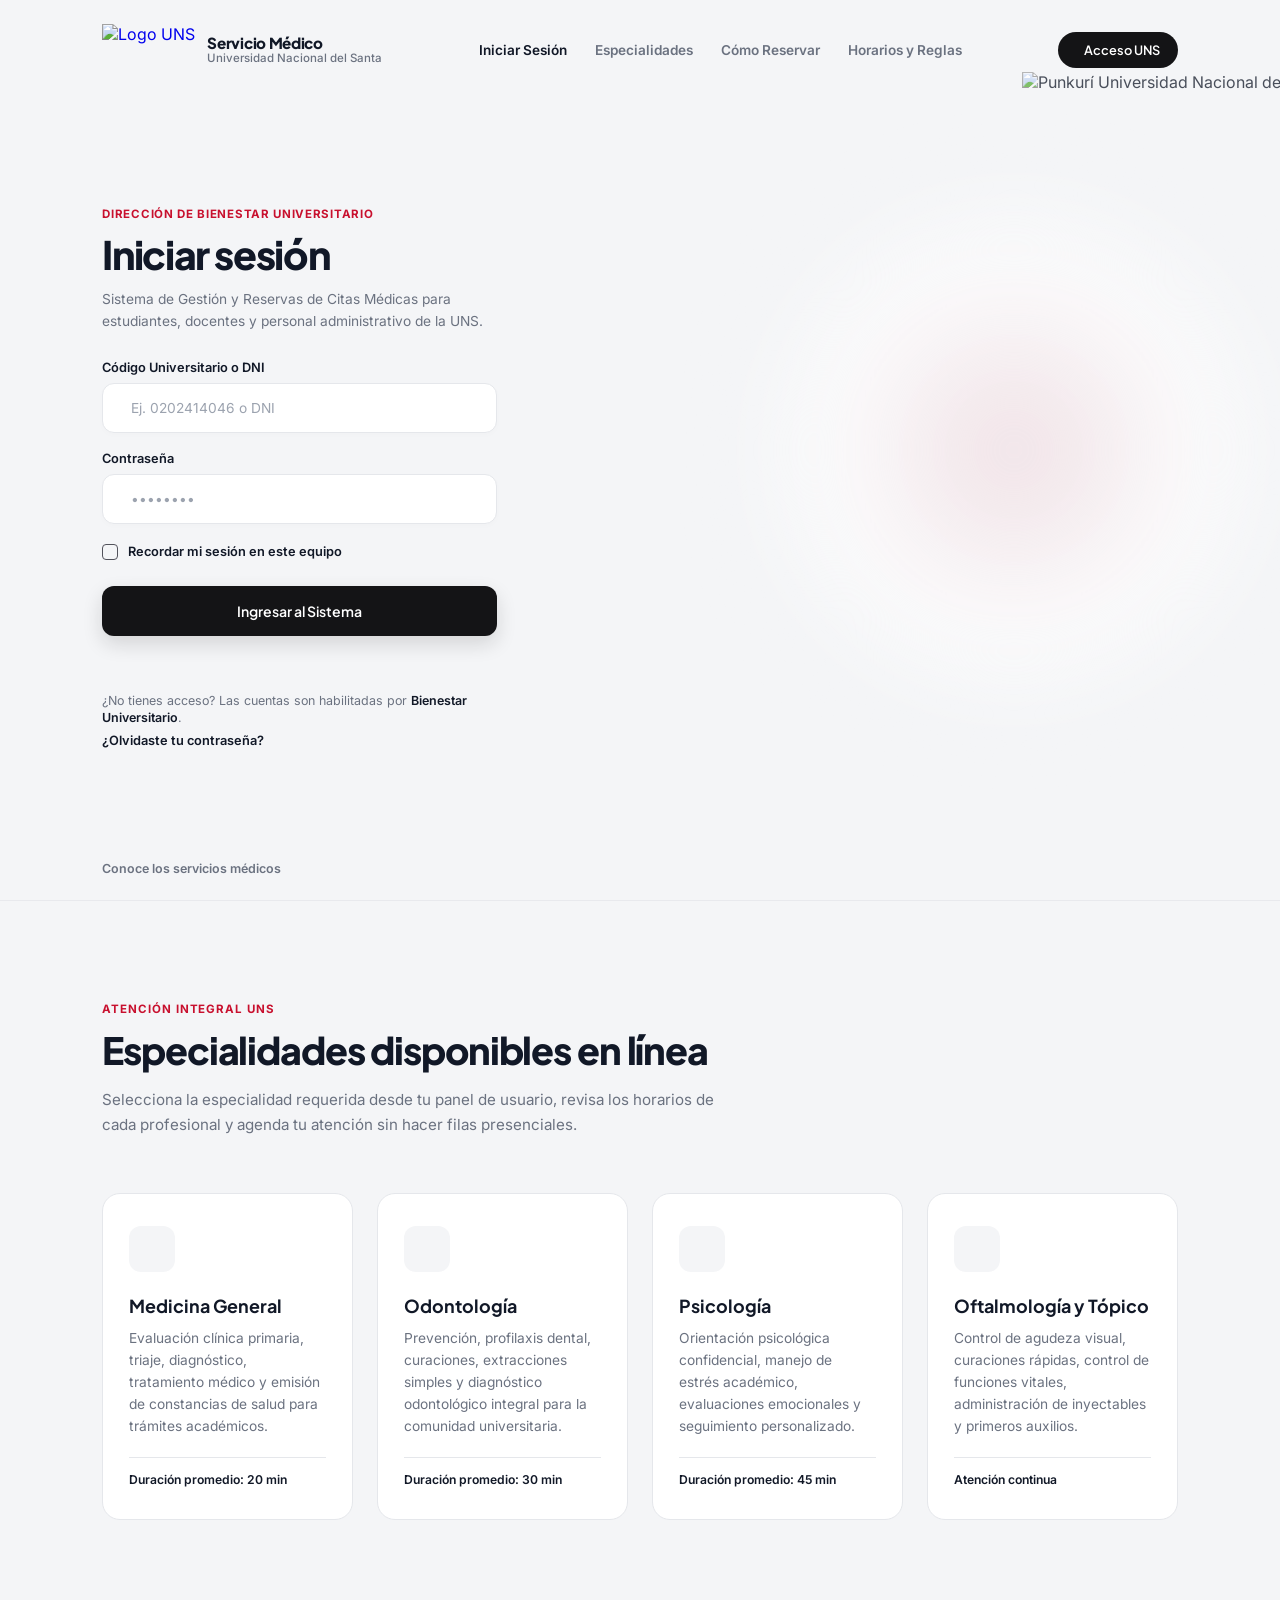
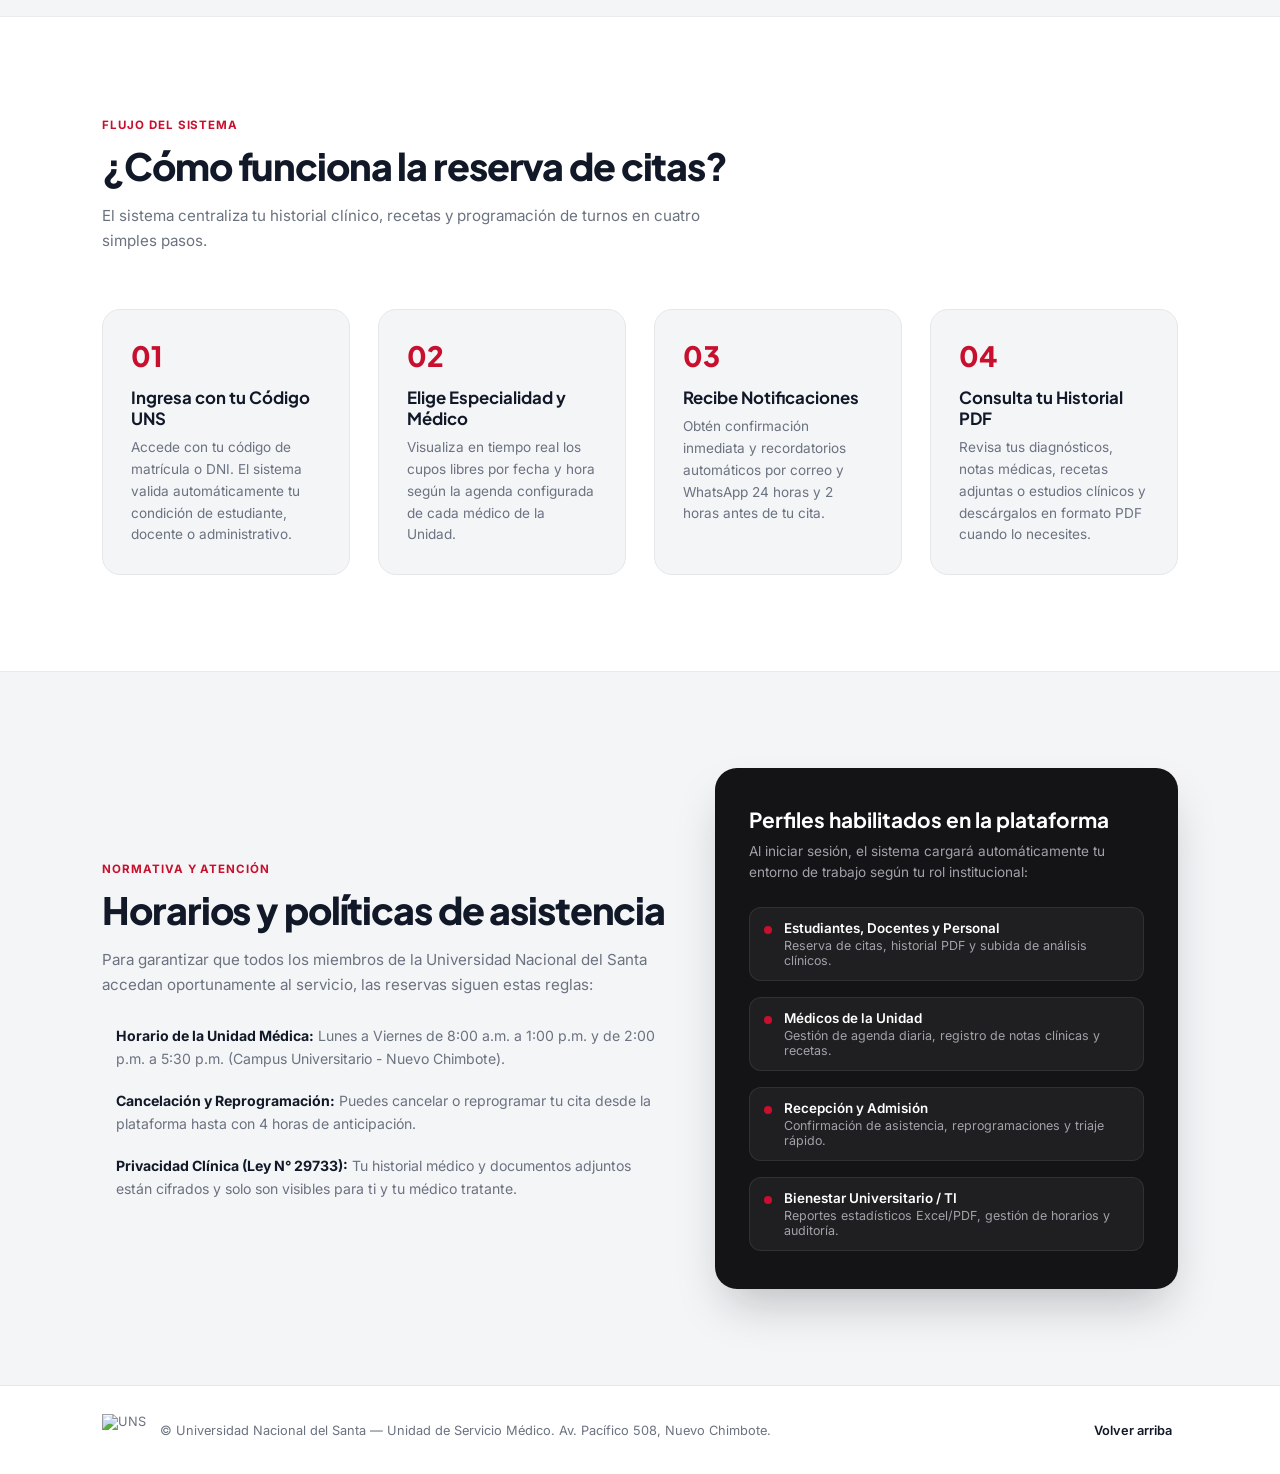
==== index.html @ aef9ef49 "first commit" ====
<!DOCTYPE html>
<html lang="es">
<head>
    <meta charset="UTF-8">
    <meta name="viewport" content="width=device-width, initial-scale=1.0">
    <title>Iniciar Sesión | Servicio Médico - UNS</title>

    <link rel="preconnect" href="https://fonts.googleapis.com">
    <link rel="preconnect" href="https://fonts.gstatic.com" crossorigin>
    <link href="https://fonts.googleapis.com/css2?family=Inter:wght@400;500;600&family=Plus+Jakarta+Sans:wght@600;700;800&display=swap" rel="stylesheet">

    <link href="https://cdn.jsdelivr.net/npm/remixicon@3.5.0/fonts/remixicon.css" rel="stylesheet">

    <link rel="stylesheet" href="assets/css/main.css">
    <link rel="stylesheet" href="assets/css/login.css">
</head>
<body>

    <div id="app-root" class="app-viewport"></div>

    <script src="assets/js/login.js"></script>
    <script src="assets/js/app.js"></script>
</body>
</html>
---- assets/css/main.css ----
:root {
    --bg-canvas: #f4f5f7;
    --bg-white: #ffffff;
    --uns-red: #c8102e;
    --btn-dark: #141416;
    --btn-dark-hover: #27272a;
    --text-main: #111827;
    --text-muted: #6b7280;
    --input-bg: #ffffff;
    --input-border: #e5e7eb;
    --font-heading: 'Plus Jakarta Sans', sans-serif;
    --font-body: 'Inter', sans-serif;
}

* {
    margin: 0;
    padding: 0;
    box-sizing: border-box;
}

html {
    scroll-behavior: smooth;
}

body {
    min-height: 100vh;
    background-color: var(--bg-canvas);
    font-family: var(--font-body);
    color: var(--text-main);
    overflow-x: hidden;
    -webkit-font-smoothing: antialiased;
}

.app-viewport {
    min-height: 100vh;
    width: 100%;
}

.fade-in-view {
    animation: fadeIn 0.45s ease-out forwards;
}

@keyframes fadeIn {
    from { opacity: 0; }
    to { opacity: 1; }
}
---- assets/css/login.css ----
/* ==========================================================================
   1. NAVBAR SUPERIOR QUE SE ENCOGE CON EL SCROLL (Estilo ContentAI)
   ========================================================================== */
.smart-navbar {
    position: fixed;
    top: 0;
    left: 0;
    width: 100%;
    z-index: 100;
    padding: 24px 8%;
    transition: all 0.4s cubic-bezier(0.16, 1, 0.3, 1);
}

.nav-container {
    max-width: 1360px;
    margin: 0 auto;
    display: flex;
    align-items: center;
    justify-content: space-between;
    padding: 0;
    border-radius: 0;
    transition: all 0.4s cubic-bezier(0.16, 1, 0.3, 1);
}

/* Estado cuando bajas con el Scroll: se encoge y se vuelve cápsula flotante */
.smart-navbar.scrolled {
    padding: 12px 4%;
}

.smart-navbar.scrolled .nav-container {
    max-width: 1060px;
    background: rgba(255, 255, 255, 0.88);
    backdrop-filter: blur(16px);
    -webkit-backdrop-filter: blur(16px);
    padding: 10px 24px;
    border-radius: 999px;
    border: 1px solid rgba(229, 231, 235, 0.9);
    box-shadow: 0 12px 32px -8px rgba(17, 24, 39, 0.08);
}

.nav-brand {
    display: flex;
    align-items: center;
    gap: 12px;
    text-decoration: none;
}

.uns-logo {
    height: 52px;
    width: auto;
    object-fit: contain;
    transition: height 0.35s ease;
}

.smart-navbar.scrolled .uns-logo {
    height: 36px;
}

.brand-text {
    display: flex;
    flex-direction: column;
}

.brand-title {
    font-family: var(--font-heading);
    font-size: 0.95rem;
    font-weight: 800;
    color: var(--text-main);
    letter-spacing: -0.02em;
    line-height: 1.1;
}

.brand-sub {
    font-size: 0.72rem;
    font-weight: 500;
    color: var(--text-muted);
}

.nav-menu {
    display: flex;
    align-items: center;
    gap: 28px;
}

.nav-link {
    text-decoration: none;
    font-size: 0.85rem;
    font-weight: 600;
    color: var(--text-muted);
    transition: color 0.2s ease;
}

.nav-link:hover,
.nav-link.active {
    color: var(--text-main);
}

.nav-cta-btn {
    display: inline-flex;
    align-items: center;
    gap: 8px;
    padding: 10px 18px;
    background-color: var(--btn-dark);
    color: #ffffff;
    border: none;
    border-radius: 999px;
    font-family: var(--font-heading);
    font-size: 0.8rem;
    font-weight: 600;
    cursor: pointer;
    transition: all 0.25s ease;
}

.nav-cta-btn:hover {
    background-color: var(--uns-red);
    transform: translateY(-1px);
}

/* ==========================================================================
   2. SECCIÓN PRINCIPAL DE LOGIN (Idéntica a la imagen limpia)
   ========================================================================== */
.login-hero-section {
    position: relative;
    min-height: 100vh;
    width: 100%;
    background-color: var(--bg-canvas);
    display: flex;
    flex-direction: column;
    justify-content: center;
    overflow: hidden;
}

.login-left-column {
    position: relative;
    z-index: 10;
    width: 100%;
    max-width: 1360px;
    margin: 0 auto;
    padding: 110px 8% 60px;
    display: flex;
    align-items: center;
}

.login-form-box {
    width: 100%;
    max-width: 395px;
}

.uns-unit-tag {
    display: inline-block;
    font-size: 0.72rem;
    font-weight: 700;
    color: var(--uns-red);
    letter-spacing: 0.06em;
    margin-bottom: 8px;
}

.signin-title {
    font-family: var(--font-heading);
    font-size: 2.45rem;
    font-weight: 800;
    color: var(--text-main);
    letter-spacing: -0.035em;
    margin-bottom: 10px;
}

.signin-subtitle {
    font-size: 0.86rem;
    line-height: 1.55;
    color: var(--text-muted);
    margin-bottom: 28px;
}

.clean-form {
    display: flex;
    flex-direction: column;
    gap: 18px;
}

.form-group {
    display: flex;
    flex-direction: column;
    gap: 8px;
}

.form-group label {
    font-size: 0.8rem;
    font-weight: 600;
    color: var(--text-main);
}

.input-pill {
    position: relative;
    display: flex;
    align-items: center;
    background-color: var(--input-bg);
    border: 1.5px solid var(--input-border);
    border-radius: 12px;
    height: 50px;
    padding: 0 16px;
    box-shadow: 0 2px 6px rgba(0, 0, 0, 0.015);
    transition: all 0.25s ease;
}

.input-pill:focus-within {
    border-color: var(--btn-dark);
    box-shadow: 0 8px 20px rgba(0, 0, 0, 0.05);
    transform: translateY(-1px);
}

.field-icon {
    font-size: 1.15rem;
    color: #3f3f46;
    margin-right: 12px;
    transition: color 0.2s ease;
}

.input-pill:focus-within .field-icon {
    color: var(--uns-red);
}

.input-pill input {
    flex: 1;
    height: 100%;
    border: none;
    outline: none;
    background: transparent;
    font-family: var(--font-body);
    font-size: 0.86rem;
    color: var(--text-main);
}

.input-pill input::placeholder {
    color: #9ca3af;
}

.eye-toggle {
    background: none;
    border: none;
    color: #9ca3af;
    cursor: pointer;
    font-size: 1.05rem;
    padding: 4px;
    display: flex;
    align-items: center;
}

.eye-toggle:hover {
    color: var(--text-main);
}

/* Checkbox Recordar sesión */
.remember-row {
    margin-top: 2px;
    margin-bottom: 4px;
}

.custom-checkbox {
    display: inline-flex;
    align-items: center;
    gap: 10px;
    cursor: pointer;
    user-select: none;
}

.custom-checkbox input {
    display: none;
}

.checkmark {
    width: 16px;
    height: 16px;
    border: 1.5px solid #52525b;
    border-radius: 4px;
    display: inline-flex;
    align-items: center;
    justify-content: center;
    transition: all 0.2s ease;
}

.custom-checkbox input:checked + .checkmark {
    background-color: var(--btn-dark);
    border-color: var(--btn-dark);
}

.custom-checkbox input:checked + .checkmark::after {
    content: '';
    width: 4px;
    height: 8px;
    border: solid #ffffff;
    border-width: 0 2px 2px 0;
    transform: rotate(45deg);
    margin-bottom: 1px;
}

.label-text {
    font-size: 0.8rem;
    font-weight: 600;
    color: var(--text-main);
}

/* Botón Principal Negro */
.btn-signin {
    width: 100%;
    height: 50px;
    background-color: var(--btn-dark);
    color: #ffffff;
    border: none;
    border-radius: 12px;
    font-family: var(--font-heading);
    font-size: 0.88rem;
    font-weight: 600;
    cursor: pointer;
    transition: all 0.25s ease;
    box-shadow: 0 8px 20px rgba(20, 20, 22, 0.14);
}

.btn-signin:hover {
    background-color: var(--btn-dark-hover);
    transform: translateY(-1px);
    box-shadow: 0 12px 24px rgba(20, 20, 22, 0.22);
}

.feedback-msg {
    font-size: 0.8rem;
    font-weight: 500;
    min-height: 18px;
}

.feedback-msg.error { color: var(--uns-red); }
.feedback-msg.success { color: #059669; }

.form-footer-links {
    margin-top: 2px;
    display: flex;
    flex-direction: column;
    align-items: flex-start;
    gap: 6px;
}

.institutional-note {
    font-size: 0.78rem;
    color: var(--text-muted);
    line-height: 1.4;
}

.institutional-note strong {
    color: var(--text-main);
    font-weight: 600;
}

.forgot-link {
    background: none;
    border: none;
    padding: 0;
    font-family: var(--font-body);
    font-size: 0.8rem;
    font-weight: 600;
    color: var(--text-main);
    cursor: pointer;
}

.forgot-link:hover {
    color: var(--uns-red);
    text-decoration: underline;
}

/* ==========================================================================
   3. PUNKURÍ GIGANTE A LA DERECHA (Oscurece, esclarece y se mueve)
   ========================================================================== */
.punkuri-right-stage {
    position: absolute;
    top: 0;
    right: -4%;
    bottom: 0;
    width: 56%;
    display: flex;
    align-items: flex-end;
    justify-content: flex-end;
    pointer-events: none;
    z-index: 1;
    overflow: hidden;
}

.punkuri-soft-glow {
    position: absolute;
    right: 8%;
    top: 50%;
    transform: translateY(-50%);
    width: 520px;
    height: 520px;
    border-radius: 50%;

    background: radial-gradient(
        circle,
        rgba(200, 16, 46, 0.09) 0%,
        rgba(255, 255, 255, 0.65) 50%,
        transparent 75%
    );

    filter: blur(40px);
    animation: glowPulse 5.5s ease-in-out infinite;
}

.punkuri-giant-art {
    height: 92vh;
    width: auto;
    max-width: none;
    object-fit: contain;
    object-position: bottom right;

    transform-origin: bottom center;

    opacity: 0.75;
    animation: punkuriShadeAndFloat 5.5s ease-in-out infinite;
}

/* Oscurecer, esclarecer y flotar */

@keyframes punkuriShadeAndFloat {

    0%, 100% {
        transform: translateY(0) translateX(0) scale(1);

        opacity: 0.75;

        filter:
            grayscale(100%)
            brightness(0.85)
            contrast(1.15)
            drop-shadow(0 0 20px rgba(255, 255, 255, 0.5));
    }

    50% {
        transform: translateY(-14px) translateX(-6px) scale(1.018);

        opacity: 1;

        filter:
            grayscale(100%)
            brightness(0.45)
            contrast(1.5)
            drop-shadow(0 14px 32px rgba(20, 20, 22, 0.25));
    }
}

@keyframes glowPulse {

    0%, 100% {
        opacity: 0.55;
        transform: translateY(-50%) scale(0.95);
    }

    50% {
        opacity: 0.95;
        transform: translateY(-50%) scale(1.00);
    }
}
/* Indicador inferior para bajar a ver la información */
.scroll-down-hint {
    position: absolute;
    bottom: 24px;
    left: 8%;
    z-index: 15;
    display: inline-flex;
    align-items: center;
    gap: 8px;
    text-decoration: none;
    font-size: 0.78rem;
    font-weight: 600;
    color: var(--text-muted);
    transition: color 0.2s ease;
}

.scroll-down-hint i {
    animation: bounceArrow 2s infinite;
}

.scroll-down-hint:hover {
    color: var(--text-main);
}

@keyframes bounceArrow {
    0%, 100% { transform: translateY(0); }
    50% { transform: translateY(4px); }
}

/* ==========================================================================
   4. SECCIONES INFORMATIVAS INFERIORES (Tipografía limpia y formal)
   ========================================================================== */
.info-section {
    padding: 96px 8%;
    background-color: var(--bg-canvas);
    border-top: 1px solid rgba(229, 231, 235, 0.8);
}

.bg-white-section {
    background-color: var(--bg-white);
}

.section-container {
    max-width: 1240px;
    margin: 0 auto;
}

.section-header {
    max-width: 640px;
    margin-bottom: 56px;
}

.section-badge {
    display: inline-block;
    font-size: 0.72rem;
    font-weight: 700;
    letter-spacing: 0.08em;
    color: var(--uns-red);
    margin-bottom: 10px;
}

.section-title {
    font-family: var(--font-heading);
    font-size: clamp(1.85rem, 3vw, 2.35rem);
    font-weight: 800;
    letter-spacing: -0.03em;
    color: var(--text-main);
    margin-bottom: 14px;
}

.section-desc {
    font-size: 0.95rem;
    line-height: 1.65;
    color: var(--text-muted);
}

/* Grid de Especialidades */
.specialties-grid {
    display: grid;
    grid-template-columns: repeat(4, 1fr);
    gap: 24px;
}

.clean-card {
    background: var(--bg-white);
    border: 1px solid var(--input-border);
    border-radius: 18px;
    padding: 32px 26px;
    display: flex;
    flex-direction: column;
    transition: all 0.3s ease;
}

.clean-card:hover {
    transform: translateY(-4px);
    box-shadow: 0 20px 38px -12px rgba(17, 24, 39, 0.07);
    border-color: #d1d5db;
}

.card-icon {
    width: 46px;
    height: 46px;
    border-radius: 12px;
    background-color: var(--bg-canvas);
    color: var(--btn-dark);
    display: flex;
    align-items: center;
    justify-content: center;
    font-size: 1.35rem;
    margin-bottom: 22px;
    transition: all 0.25s ease;
}

.clean-card:hover .card-icon {
    background-color: var(--uns-red);
    color: #ffffff;
}

.clean-card h3 {
    font-family: var(--font-heading);
    font-size: 1.12rem;
    font-weight: 700;
    color: var(--text-main);
    margin-bottom: 10px;
}

.clean-card p {
    font-size: 0.86rem;
    line-height: 1.6;
    color: var(--text-muted);
    flex: 1;
    margin-bottom: 20px;
}

.card-meta {
    font-size: 0.76rem;
    font-weight: 600;
    color: var(--text-main);
    padding-top: 14px;
    border-top: 1px solid var(--input-border);
}

/* Grid de Pasos */
.steps-grid {
    display: grid;
    grid-template-columns: repeat(4, 1fr);
    gap: 28px;
}

.step-item {
    padding: 28px;
    border-radius: 18px;
    background-color: var(--bg-canvas);
    border: 1px solid var(--input-border);
}

.step-number {
    display: inline-block;
    font-family: var(--font-heading);
    font-size: 1.75rem;
    font-weight: 800;
    color: var(--uns-red);
    margin-bottom: 14px;
}

.step-item h4 {
    font-family: var(--font-heading);
    font-size: 1.05rem;
    font-weight: 700;
    margin-bottom: 8px;
    color: var(--text-main);
}

.step-item p {
    font-size: 0.85rem;
    line-height: 1.6;
    color: var(--text-muted);
}

/* Sección de Horarios y Perfiles */
.rules-split-box {
    display: grid;
    grid-template-columns: 1.1fr 0.9fr;
    gap: 48px;
    align-items: center;
}

.clean-list {
    list-style: none;
    margin-top: 28px;
    display: flex;
    flex-direction: column;
    gap: 20px;
}

.clean-list li {
    display: flex;
    align-items: flex-start;
    gap: 14px;
    font-size: 0.88rem;
    line-height: 1.6;
    color: var(--text-muted);
}

.clean-list li i {
    font-size: 1.25rem;
    color: var(--uns-red);
    margin-top: 2px;
}

.clean-list li strong {
    color: var(--text-main);
}

.roles-summary-card {
    background-color: var(--btn-dark);
    color: #ffffff;
    border-radius: 22px;
    padding: 38px 34px;
    box-shadow: 0 24px 48px -12px rgba(20, 20, 22, 0.25);
}

.roles-summary-card h3 {
    font-family: var(--font-heading);
    font-size: 1.3rem;
    font-weight: 700;
    margin-bottom: 8px;
}

.roles-summary-card > p {
    font-size: 0.85rem;
    color: #a1a1aa;
    line-height: 1.55;
    margin-bottom: 24px;
}

.role-pills {
    display: flex;
    flex-direction: column;
    gap: 16px;
}

.role-row {
    display: flex;
    align-items: flex-start;
    gap: 12px;
    padding: 12px 14px;
    border-radius: 12px;
    background: rgba(255, 255, 255, 0.05);
    border: 1px solid rgba(255, 255, 255, 0.08);
}

.role-dot {
    width: 8px;
    height: 8px;
    border-radius: 50%;
    background-color: var(--uns-red);
    margin-top: 6px;
    flex-shrink: 0;
}

.role-row div {
    display: flex;
    flex-direction: column;
    gap: 2px;
}

.role-row strong {
    font-size: 0.84rem;
    font-weight: 600;
    color: #ffffff;
}

.role-row span {
    font-size: 0.78rem;
    color: #a1a1aa;
}

/* Footer */
.clean-footer {
    background-color: var(--bg-white);
    border-top: 1px solid var(--input-border);
    padding: 28px 8%;
}

.footer-container {
    max-width: 1240px;
    margin: 0 auto;
    display: flex;
    align-items: center;
    justify-content: space-between;
    font-size: 0.8rem;
    color: var(--text-muted);
}

.footer-left {
    display: flex;
    align-items: center;
    gap: 14px;
}

.footer-logo {
    height: 32px;
    width: auto;
}

.footer-right a {
    text-decoration: none;
    font-weight: 600;
    color: var(--text-main);
    display: inline-flex;
    align-items: center;
    gap: 6px;
}

/* ==========================================================================
   5. RESPONSIVE
   ========================================================================== */
@media (max-width: 1080px) {
    .specialties-grid,
    .steps-grid {
        grid-template-columns: repeat(2, 1fr);
    }

    .rules-split-box {
        grid-template-columns: 1fr;
    }

    .punkuri-right-stage {
        width: 68%;
        right: -12%;
        opacity: 0.4;
    }
}

@media (max-width: 768px) {
    .nav-menu {
        display: none;
    }

    .specialties-grid,
    .steps-grid {
        grid-template-columns: 1fr;
    }

    .punkuri-right-stage {
        width: 100%;
        right: -25%;
        opacity: 0.2;
    }

    .footer-container {
        flex-direction: column;
        gap: 14px;
        text-align: center;
    }
}
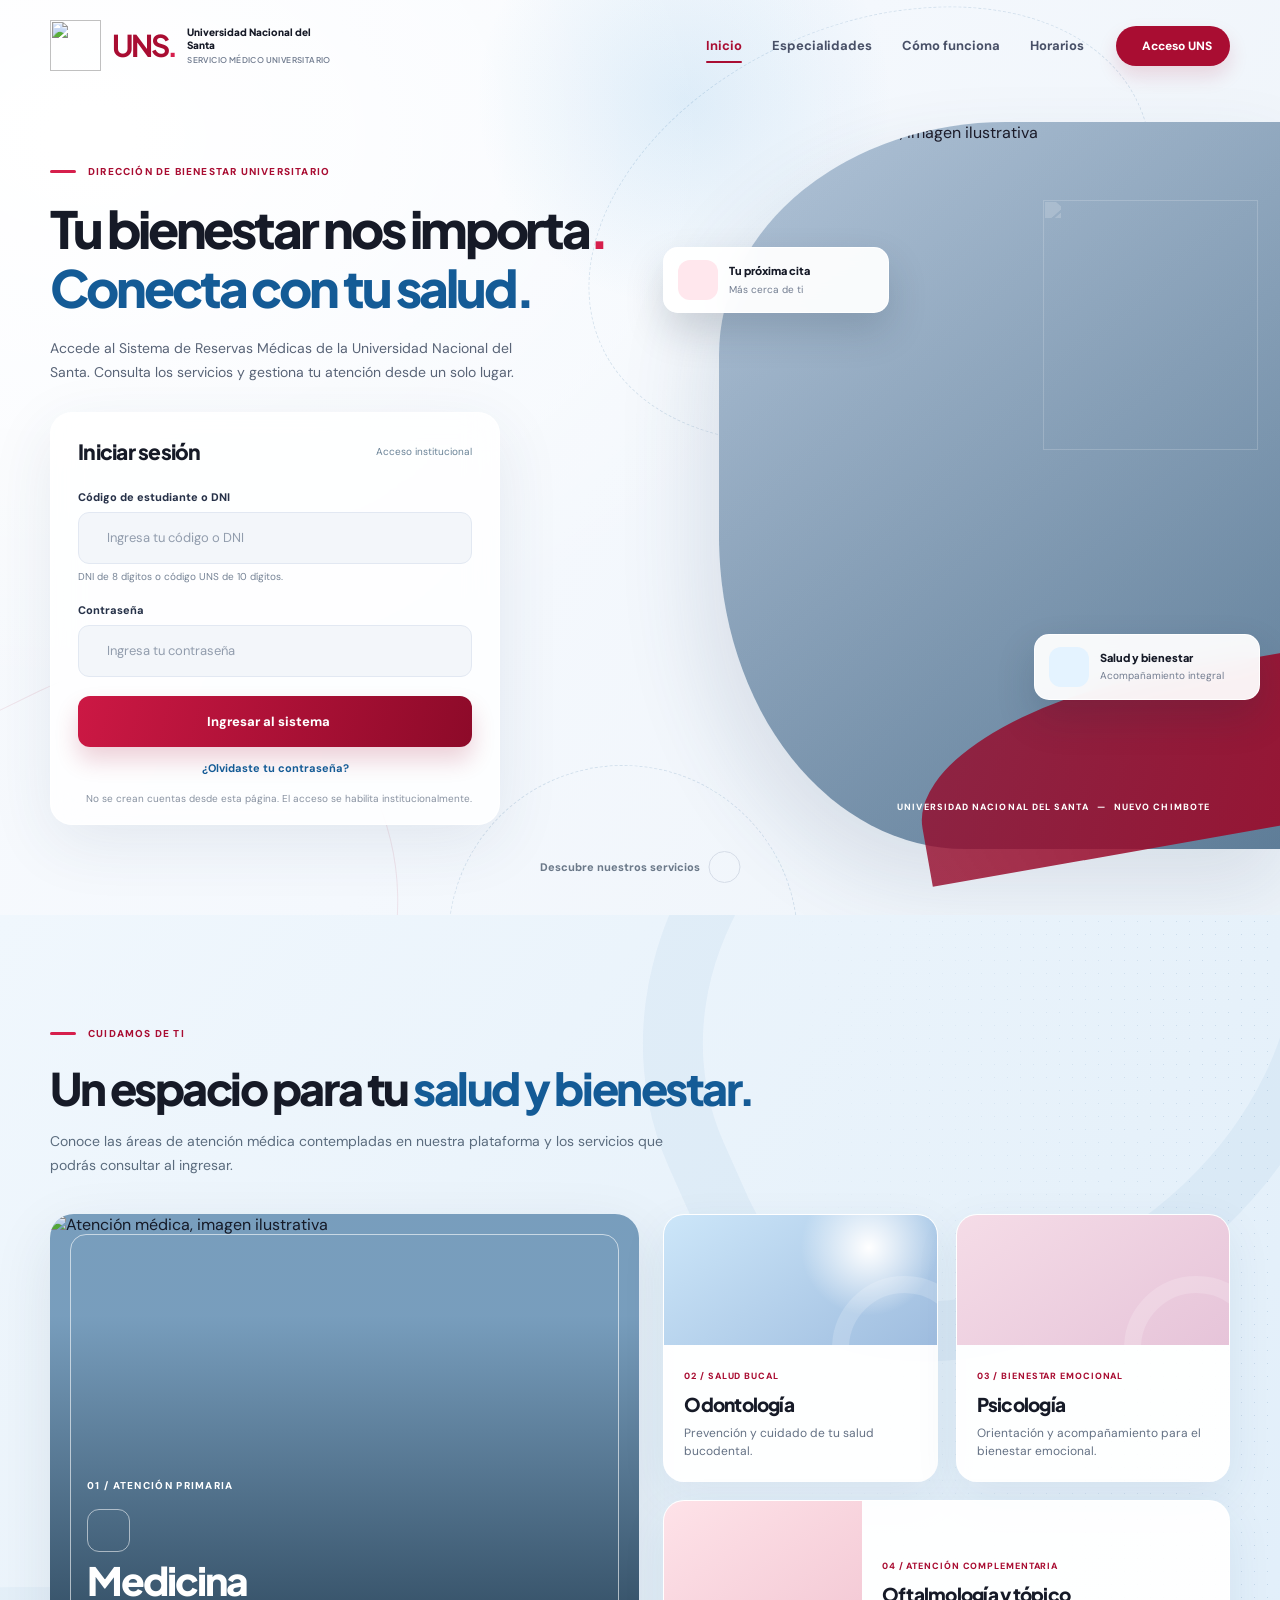
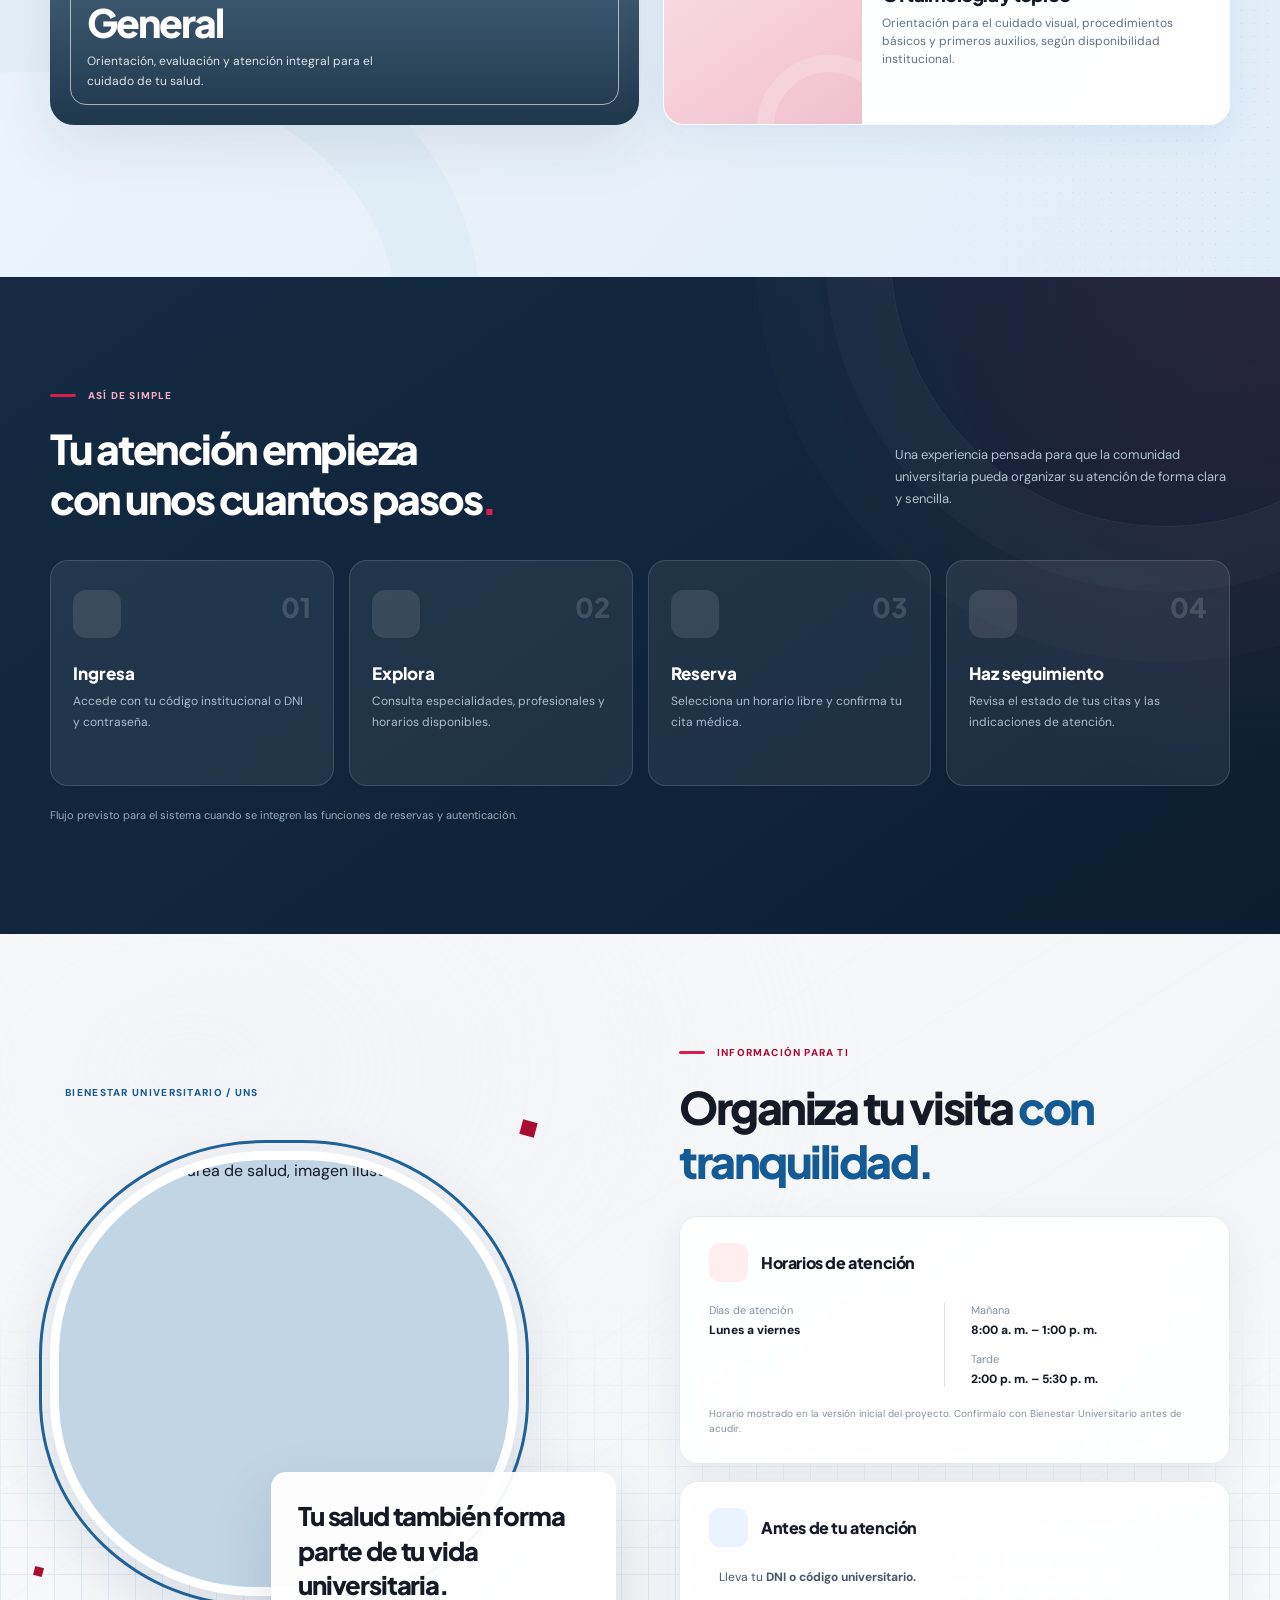
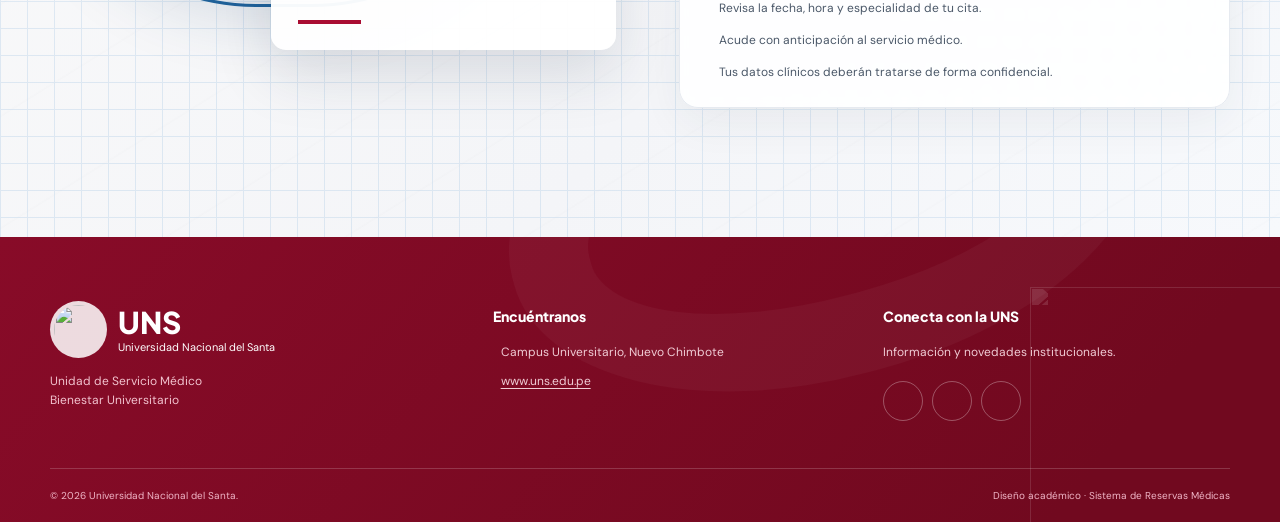
==== commit 10f320ef: "v1 CambioDiseño" ====
--- a/index.html
+++ b/index.html
@@ -1,24 +1,25 @@
 <!DOCTYPE html>
 <html lang="es">
 <head>
-    <meta charset="UTF-8">
-    <meta name="viewport" content="width=device-width, initial-scale=1.0">
-    <title>Iniciar Sesión | Servicio Médico - UNS</title>
+  <meta charset="UTF-8">
+  <meta name="viewport" content="width=device-width, initial-scale=1.0">
+  <meta name="theme-color" content="#920c28">
+  <meta name="description" content="Portal de información y acceso al Sistema de Reservas Médicas de la Universidad Nacional del Santa.">
+  <title>Servicio Médico | Universidad Nacional del Santa</title>
 
-    <link rel="preconnect" href="https://fonts.googleapis.com">
-    <link rel="preconnect" href="https://fonts.gstatic.com" crossorigin>
-    <link href="https://fonts.googleapis.com/css2?family=Inter:wght@400;500;600&family=Plus+Jakarta+Sans:wght@600;700;800&display=swap" rel="stylesheet">
-
-    <link href="https://cdn.jsdelivr.net/npm/remixicon@3.5.0/fonts/remixicon.css" rel="stylesheet">
-
-    <link rel="stylesheet" href="assets/css/main.css">
-    <link rel="stylesheet" href="assets/css/login.css">
+  <link rel="preconnect" href="https://fonts.googleapis.com">
+  <link rel="preconnect" href="https://fonts.gstatic.com" crossorigin>
+  <link href="https://fonts.googleapis.com/css2?family=DM+Sans:wght@400;500;600;700&family=Plus+Jakarta+Sans:wght@400;500;600;700;800&display=swap" rel="stylesheet">
+  <link rel="stylesheet" href="https://cdn.jsdelivr.net/npm/remixicon@3.5.0/fonts/remixicon.css">
+  <link rel="stylesheet" href="assets/css/main.css">
+  <link rel="stylesheet" href="assets/css/login.css">
+  <script defer src="assets/js/login.js"></script>
+  <script defer src="assets/js/app.js"></script>
 </head>
 <body>
-
-    <div id="app-root" class="app-viewport"></div>
-
-    <script src="assets/js/login.js"></script>
-    <script src="assets/js/app.js"></script>
+  <div id="app-root" class="app-viewport">
+    <div class="page-loader" role="status">Cargando Servicio Médico UNS...</div>
+  </div>
+  <noscript>Activa JavaScript para utilizar esta página.</noscript>
 </body>
-</html>+</html>
--- a/assets/css/main.css
+++ b/assets/css/main.css
@@ -1,46 +1,38 @@
 :root {
-    --bg-canvas: #f4f5f7;
-    --bg-white: #ffffff;
-    --uns-red: #c8102e;
-    --btn-dark: #141416;
-    --btn-dark-hover: #27272a;
-    --text-main: #111827;
-    --text-muted: #6b7280;
-    --input-bg: #ffffff;
-    --input-border: #e5e7eb;
-    --font-heading: 'Plus Jakarta Sans', sans-serif;
-    --font-body: 'Inter', sans-serif;
+  --uns-red: #a90d32;
+  --uns-red-dark: #750b24;
+  --uns-red-bright: #d61f4c;
+  --uns-blue: #145b96;
+  --uns-blue-light: #dbeef8;
+  --ink: #161a27;
+  --text: #394355;
+  --muted: #727d90;
+  --paper: #ffffff;
+  --surface: #f4f7fb;
+  --line: #e4e9f1;
+  --shadow: 0 20px 60px rgba(34, 47, 71, 0.10);
+  --font-heading: 'Plus Jakarta Sans', sans-serif;
+  --font-body: 'DM Sans', sans-serif;
 }
 
-* {
-    margin: 0;
-    padding: 0;
-    box-sizing: border-box;
+*, *::before, *::after { box-sizing: border-box; }
+html { scroll-behavior: smooth; scroll-padding-top: 90px; }
+body { margin: 0; min-width: 320px; color: var(--ink); background: var(--surface); font-family: var(--font-body); -webkit-font-smoothing: antialiased; }
+button, input { font: inherit; }
+button { cursor: pointer; }
+a { color: inherit; }
+img { display: block; max-width: 100%; }
+svg { display: block; }
+:focus-visible { outline: 3px solid var(--uns-blue); outline-offset: 4px; }
+::selection { color: #fff; background: var(--uns-red); }
+.app-viewport { min-height: 100vh; overflow: clip; }
+.page-loader { padding: 3rem; text-align: center; color: var(--uns-red); }
+.container { width: min(1180px, calc(100% - 64px)); margin-inline: auto; }
+.sr-only { position: absolute; width: 1px; height: 1px; overflow: hidden; clip: rect(0,0,0,0); white-space: nowrap; }
+.reveal { opacity: 0; transform: translateY(26px); transition: opacity 0.75s ease, transform 0.75s cubic-bezier(.2,.75,.2,1); }
+.reveal.is-visible { opacity: 1; transform: translateY(0); }
+@media (max-width: 680px) { .container { width: min(100% - 36px, 1180px); } }
+@media (prefers-reduced-motion: reduce) {
+  *, *::before, *::after { animation-duration: 0.01ms !important; animation-iteration-count: 1 !important; scroll-behavior: auto !important; transition-duration: 0.01ms !important; }
+  .reveal { opacity: 1; transform: none; }
 }
-
-html {
-    scroll-behavior: smooth;
-}
-
-body {
-    min-height: 100vh;
-    background-color: var(--bg-canvas);
-    font-family: var(--font-body);
-    color: var(--text-main);
-    overflow-x: hidden;
-    -webkit-font-smoothing: antialiased;
-}
-
-.app-viewport {
-    min-height: 100vh;
-    width: 100%;
-}
-
-.fade-in-view {
-    animation: fadeIn 0.45s ease-out forwards;
-}
-
-@keyframes fadeIn {
-    from { opacity: 0; }
-    to { opacity: 1; }
-}
--- a/assets/css/login.css
+++ b/assets/css/login.css
@@ -1,815 +1,227 @@
-/* ==========================================================================
-   1. NAVBAR SUPERIOR QUE SE ENCOGE CON EL SCROLL (Estilo ContentAI)
-   ========================================================================== */
-.smart-navbar {
-    position: fixed;
-    top: 0;
-    left: 0;
-    width: 100%;
-    z-index: 100;
-    padding: 24px 8%;
-    transition: all 0.4s cubic-bezier(0.16, 1, 0.3, 1);
+/* 1. NAVEGACIÓN */
+.site-shell { position: relative; isolation: isolate; }
+.scroll-progress { position: fixed; height: 3px; left: 0; top: 0; width: 0; z-index: 999; background: linear-gradient(90deg, var(--uns-blue), var(--uns-red-bright)); transition: width .08s linear; }
+.site-header { position: fixed; inset: 0 0 auto; z-index: 100; padding: 18px 0; transition: padding .3s ease, background .3s ease, box-shadow .3s ease; }
+.site-header.is-scrolled { padding: 9px 0; background: rgba(255,255,255,.91); backdrop-filter: blur(18px); -webkit-backdrop-filter: blur(18px); box-shadow: 0 8px 28px rgba(29,37,55,.065); }
+.nav { display: flex; align-items: center; gap: 24px; min-height: 55px; }
+.brand { display: flex; align-items: center; gap: 11px; text-decoration: none; min-width: 280px; }
+.brand-logo { width: 51px; height: 51px; object-fit: contain; }
+.brand-copy { display: flex; align-items: center; gap: 12px; }
+.brand-copy > strong { font-family: var(--font-heading); font-size: 30px; letter-spacing: -.09em; color: var(--uns-red); }
+.brand-dot, .red-dot { color: var(--uns-red-bright); }
+.brand-copy > span { display: flex; flex-direction: column; max-width: 145px; font-family: var(--font-heading); font-size: 10px; font-weight: 800; line-height: 1.35; }
+.brand-copy small { color: var(--muted); font-size: 8px; font-weight: 600; margin-top: 2px; text-transform: uppercase; letter-spacing: .05em; }
+.nav-menu { display: flex; gap: 30px; align-items: center; margin-left: auto; }
+.nav-link { position: relative; font-size: 13px; font-weight: 700; text-decoration: none; color: #485067; white-space: nowrap; transition: color .25s; }
+.nav-link:hover, .nav-link.active { color: var(--uns-red); }
+.nav-link::after { position: absolute; content: ''; height: 2px; background: var(--uns-red); width: 0; left: 0; bottom: -9px; border-radius: 2px; transition: width .3s; }
+.nav-link:hover::after, .nav-link.active::after { width: 100%; }
+.nav-cta { white-space: nowrap; display: inline-flex; align-items: center; gap: 8px; margin-left: 8px; background: var(--uns-red); color: #fff; padding: 12px 18px; border-radius: 999px; font-size: 12px; font-weight: 800; text-decoration: none; transition: background .25s, transform .25s, box-shadow .25s; box-shadow: 0 10px 20px rgba(169,13,50,.14); }
+.nav-cta:hover { background: var(--uns-red-dark); transform: translateY(-2px); box-shadow: 0 14px 26px rgba(169,13,50,.2); }
+.nav-toggle { display: none; background: transparent; border: 0; font-size: 27px; color: var(--uns-red); padding: 6px; }
+
+/* 2. HERO / LOGIN */
+.hero { position: relative; overflow: hidden; min-height: 810px; padding: 160px 0 90px; background: radial-gradient(ellipse 65% 65% at 7% 15%, #fff 5%, transparent 95%), linear-gradient(120deg, #f9fbfe 0%, #f4f8fd 48%, #edf3f9 100%); }
+.hero::before { content: ''; position: absolute; left: -150px; bottom: -270px; width: 560px; height: 510px; border: 1px solid rgba(169,13,50,.09); border-radius: 49% 51% 60% 40%; transform: rotate(-26deg); }
+.hero::after { content: ''; position: absolute; left: 37%; top: -12%; width: 420px; height: 420px; background: radial-gradient(circle, rgba(68,156,219,.14), transparent 70%); pointer-events: none; }
+.hero-orbit { position: absolute; border: 1.5px dashed rgba(27,94,148,.15); border-radius: 50%; z-index: 0; pointer-events: none; }
+.orbit-one { width: 590px; height: 400px; top: 25px; right: 9%; transform: rotate(-24deg); animation: orbital 24s linear infinite alternate; }
+.orbit-two { width: 350px; height: 350px; bottom: -200px; left: 35%; transform: rotate(30deg); }
+.hero-grid { position: relative; z-index: 2; display: grid; grid-template-columns: minmax(0, 1fr) minmax(0, .93fr); gap: 58px; align-items: center; }
+.hero-copy { padding-top: 5px; scroll-margin-top: 105px; }
+.eyebrow { display: flex; align-items: center; gap: 12px; margin: 0 0 21px; color: var(--uns-red); font-size: 10px; font-weight: 800; letter-spacing: .12em; text-transform: uppercase; }
+.eyebrow-line { display: inline-block; flex: 0 0 26px; width: 26px; height: 3px; background: var(--uns-red-bright); border-radius: 4px; }
+.hero h1 { max-width: 610px; margin: 0; font-family: var(--font-heading); font-size: clamp(39px, 4vw, 59px); font-weight: 800; line-height: 1.15; letter-spacing: -.06em; }
+.hero-title-sub { color: var(--uns-blue); }
+.hero-intro { margin: 20px 0 28px; max-width: 505px; color: #596477; line-height: 1.7; font-size: 14px; }
+.login-form { position: relative; max-width: 450px; padding: 25px 27px 18px; background: rgba(255,255,255,.81); border: 1px solid rgba(255,255,255,.95); border-radius: 22px; box-shadow: 0 18px 65px rgba(44,70,105,.09); backdrop-filter: blur(16px); }
+.form-heading { display: flex; justify-content: space-between; align-items: center; gap: 16px; margin-bottom: 19px; }
+.form-heading h2 { margin: 0; font: 800 21px/1.3 var(--font-heading); letter-spacing: -.035em; }
+.form-heading span { display: flex; align-items: center; gap: 5px; color: #698296; font-size: 10px; white-space: nowrap; }
+.form-heading span i { color: #12816b; font-size: 16px; }
+.field { margin-bottom: 15px; }
+.field label { display: inline-block; margin-bottom: 8px; font-size: 11px; font-weight: 800; color: #263148; }
+.input-shell { display: flex; align-items: center; height: 52px; padding: 0 14px; background: #f3f6fa; border: 1.5px solid #e2e8f2; border-radius: 11px; transition: background .25s, box-shadow .25s, border-color .25s, transform .25s; }
+.input-shell:focus-within { background: #fff; border-color: var(--uns-blue); box-shadow: 0 0 0 4px rgba(20,91,150,.09); transform: translateY(-1px); }
+.input-shell > i { color: #75879d; font-size: 19px; margin-right: 12px; }
+.input-shell input { width: 100%; min-width: 0; height: 100%; border: 0; outline: 0; background: transparent; color: var(--ink); font-size: 13px; }
+.input-shell input::placeholder { color: #929dad; }
+.show-password { background: transparent; color: #7c8a9b; padding: 5px; font-size: 19px; border: 0; }
+.show-password:hover { color: var(--uns-blue); }
+.field-help { display: block; margin-top: 6px; color: #758295; font-size: 10px; }
+.form-actions { display: flex; align-items: center; flex-direction: column; gap: 14px; padding-top: 4px; }
+.submit-btn { width: 100%; display: flex; justify-content: center; align-items: center; gap: 13px; min-height: 51px; border: 0; border-radius: 12px; background: linear-gradient(105deg, #cc1844, #8d0a29); color: #fff; font-size: 13px; font-weight: 800; box-shadow: 0 13px 23px rgba(165,13,50,.19); transition: transform .25s, box-shadow .25s; }
+.submit-btn:hover { transform: translateY(-2px); box-shadow: 0 17px 30px rgba(165,13,50,.27); }
+.submit-btn i { font-size: 17px; transition: transform .25s; }
+.submit-btn:hover i { transform: translateX(4px); }
+.forgot-link { padding: 0; border: 0; background: none; color: var(--uns-blue); font-size: 11px; font-weight: 700; }
+.forgot-link:hover { text-decoration: underline; }
+.feedback-msg { display: none; margin: 13px 0 0; padding: 11px 12px; font-size: 11px; line-height: 1.5; border-radius: 9px; }
+.feedback-msg.is-visible { display: block; }
+.feedback-msg.error { background: #fff0f2; border: 1px solid #f6cad5; color: #9c1434; }
+.feedback-msg.info { background: #edf6ff; border: 1px solid #cfe3fa; color: #125b96; }
+.login-footnote { margin: 16px 0 0; display: flex; gap: 8px; align-items: flex-start; color: #8791a0; font-size: 10px; line-height: 1.5; }
+.login-footnote i { flex: 0 0 auto; font-size: 14px; color: var(--uns-blue); }
+.hero-art { position: relative; align-self: stretch; min-height: 600px; }
+.hero-picture { position: absolute; top: -38px; right: -75px; bottom: -24px; left: 30px; z-index: 1; overflow: hidden; background: linear-gradient(145deg, #b4cfe2, #7794af); border-radius: 49% 0 0 42% / 32% 0 0 43%; box-shadow: -24px 35px 80px rgba(50,76,105,.12); }
+.hero-picture::after { position: absolute; content: ''; inset: 0; background: linear-gradient(140deg, rgba(162,21,56,.05), rgba(8,45,72,.23)); }
+.hero-picture img { width: 100%; height: 100%; object-fit: cover; object-position: 47% center; animation: slowScale 16s ease-in-out infinite alternate; }
+.hero-wave { position: absolute; right: -90px; bottom: -28px; width: 405px; height: 170px; z-index: 2; border-radius: 65% 0 0 0; background: linear-gradient(110deg, rgba(147,8,41,.88), #9c0928); transform: rotate(-10deg); opacity: .9; }
+.punkuri-watermark { object-fit: contain; pointer-events: none; user-select: none; }
+.hero-punkuri { position: absolute; width: 215px; height: 250px; top: 40px; right: -28px; z-index: 2; opacity: .18; filter: grayscale(1) brightness(0) invert(1); }
+.floating-card { position: absolute; z-index: 3; display: flex; align-items: center; gap: 11px; width: 226px; padding: 12px 14px; background: rgba(255,255,255,.94); border: 1px solid rgba(255,255,255,.9); border-radius: 15px; box-shadow: 0 18px 38px rgba(23,41,61,.17); backdrop-filter: blur(12px); animation: float 5s ease-in-out infinite; }
+.hero-card-one { top: 87px; left: -26px; }
+.hero-card-two { right: -30px; bottom: 125px; animation-delay: -2.5s; }
+.float-icon { display: grid; place-items: center; flex: 0 0 40px; height: 40px; border-radius: 12px; background: #ffe7ed; color: var(--uns-red); font-size: 22px; }
+.float-icon.blue { background: #e4f3ff; color: var(--uns-blue); }
+.floating-card span:nth-child(2) { display: flex; flex-direction: column; gap: 4px; }
+.floating-card strong { font: 800 11px/1.3 var(--font-heading); }
+.floating-card small { color: var(--muted); font-size: 10px; }
+.float-arrow { color: var(--uns-red); margin-left: auto; font-size: 18px; }
+.hero-caption { position: absolute; z-index: 3; right: 20px; bottom: 12px; font-size: 9px; letter-spacing: .12em; font-weight: 800; color: #fff; }
+.hero-caption span { margin: 0 5px; }
+.scroll-cue { position: absolute; bottom: 32px; left: 50%; transform: translateX(-50%); display: flex; align-items: center; gap: 9px; font-size: 11px; font-weight: 800; color: #6b7989; text-decoration: none; z-index: 4; }
+.scroll-cue i { display: grid; place-items: center; border: 1px solid #d5dce7; border-radius: 50%; width: 32px; height: 32px; font-size: 17px; animation: bounce 2.6s ease-in-out infinite; }
+
+/* 3. ESPECIALIDADES / EDITORIAL */
+.section-space { padding-block: 112px; }
+.specialties-section { position: relative; background: linear-gradient(127deg, #f0f7fd, #e6f1fa 65%, #e0eefa); overflow: hidden; }
+.specialties-section::before { position: absolute; content: ''; right: -100px; top: -240px; width: 750px; height: 650px; border: 60px solid rgba(41,119,173,.055); border-radius: 55% 45% 60% 40%; transform: rotate(-24deg); }
+.specialties-section::after { position: absolute; content: ''; bottom: -360px; left: -320px; width: 800px; height: 650px; border: 85px solid rgba(44,128,183,.04); border-radius: 46% 54% 55% 45%; }
+.section-texture { position: absolute; inset: 0; opacity: .20; background-image: radial-gradient(#4475a4 .6px, transparent .6px); background-size: 13px 13px; mask-image: linear-gradient(90deg, transparent 60%, black); }
+.section-heading { position: relative; z-index: 1; max-width: 790px; margin-bottom: 36px; }
+.section-heading h2, .information-content h2 { font: 800 clamp(30px,3.5vw,47px)/1.2 var(--font-heading); letter-spacing: -.055em; margin: 0 0 16px; }
+.section-heading h2 em, .information-content h2 em { color: var(--uns-blue); font-style: normal; }
+.section-heading p:last-child { max-width: 620px; margin: 0; color: #5b6c7e; font-size: 14px; line-height: 1.7; }
+.specialty-editorial { position: relative; display: grid; grid-template-columns: 1.04fr 1fr; gap: 24px; z-index: 1; min-height: 500px; }
+.specialty-feature { position: relative; min-height: 506px; overflow: hidden; border-radius: 24px; box-shadow: var(--shadow); background: #7ea5c5; }
+.specialty-feature > img { width: 100%; height: 100%; position: absolute; inset: 0; object-fit: cover; }
+.specialty-feature::after { position: absolute; content: ''; inset: 0; background: linear-gradient(180deg, rgba(2,18,35,.05) 20%, rgba(10,31,48,.82) 100%); }
+.editorial-frame { position: absolute; z-index: 1; inset: 20px; border: 1px solid rgba(255,255,255,.6); border-radius: 16px; pointer-events: none; }
+.specialty-feature-copy { position: absolute; z-index: 2; bottom: 33px; left: 37px; right: 35px; color: #fff; }
+.spec-number { font-size: 10px; letter-spacing: .13em; font-weight: 800; }
+.spec-icon { display: grid; place-items: center; width: 43px; height: 43px; margin: 15px 0 8px; border: 1px solid rgba(255,255,255,.55); border-radius: 12px; font-size: 24px; }
+.specialty-feature-copy h3 { margin: 0 0 8px; font: 800 39px/1.08 var(--font-heading); letter-spacing: -.05em; }
+.specialty-feature-copy p { max-width: 290px; font-size: 12px; line-height: 1.65; margin: 0; color: rgba(255,255,255,.85); }
+.specialty-tiles { display: grid; grid-template-columns: 1fr 1fr; grid-template-rows: 1fr .84fr; gap: 18px; }
+.specialty-tile { position: relative; display: flex; flex-direction: column; overflow: hidden; min-width: 0; background: rgba(255,255,255,.94); border: 1px solid rgba(255,255,255,.9); border-radius: 21px; box-shadow: 0 15px 45px rgba(30,73,109,.08); transition: transform .3s, box-shadow .3s; }
+.specialty-tile:hover { transform: translateY(-6px); box-shadow: 0 22px 46px rgba(30,73,109,.15); }
+.tile-art { display: grid; place-items: center; min-height: 130px; color: var(--uns-blue); font-size: 58px; background: radial-gradient(circle at 75% 25%, #fff 0%, transparent 30%), linear-gradient(145deg, #cce6f9, #9fbddf); overflow: hidden; position: relative; }
+.tile-art::after { content: ''; width: 145px; height: 145px; border: 17px solid rgba(255,255,255,.18); border-radius: 50%; position: absolute; right: -40px; bottom: -76px; }
+.tile-dental { color: #166e9a; }
+.tile-mental { color: #a32557; background: linear-gradient(145deg, #f5dce7, #e6c4d9); }
+.tile-care { min-height: 100%; flex: 0 0 35%; color: #9b1134; background: linear-gradient(145deg, #fee2e8, #efc0ce); }
+.tile-body { padding: 18px 20px 21px; }
+.tile-body > span { font-size: 9px; font-weight: 800; letter-spacing: .10em; color: var(--uns-red); }
+.tile-body h3 { margin: 9px 0 7px; font: 800 19px/1.25 var(--font-heading); letter-spacing: -.04em; }
+.tile-body p { margin: 0; color: #647184; font-size: 12px; line-height: 1.5; }
+.specialty-wide { grid-column: 1/-1; flex-direction: row; }
+.specialty-wide .tile-body { align-self: center; padding-right: 35px; }
+.tile-corner { position: absolute; right: 15px; top: 15px; font-size: 19px; color: var(--uns-red); }
+.section-footnote { position: relative; z-index: 1; display: flex; align-items: start; gap: 8px; margin: 26px 0 0; color: #6c7c8e; font-size: 11px; }
+.section-footnote i { color: var(--uns-blue); font-size: 15px; }
+
+/* 4. CÓMO FUNCIONA */
+.process-section { background: radial-gradient(circle at 100% 0%, rgba(215,48,88,.12), transparent 36%), linear-gradient(145deg, #142b43, #0c1d31); color: #fff; position: relative; overflow: hidden; }
+.process-section::before { content: ''; position: absolute; width: 550px; height: 550px; border: 1px solid rgba(255,255,255,.07); border-radius: 50%; top: -300px; right: -160px; box-shadow: 0 0 0 65px rgba(255,255,255,.025), 0 0 0 135px rgba(255,255,255,.012); }
+.process-top { display: flex; align-items: end; justify-content: space-between; gap: 30px; margin-bottom: 37px; position: relative; }
+.light-eyebrow { color: #f7afc1; }
+.process-top h2 { font: 800 clamp(28px,3.2vw,43px)/1.23 var(--font-heading); letter-spacing: -.055em; margin: 0; }
+.process-top > p { max-width: 335px; color: #b0c1d1; font-size: 13px; line-height: 1.7; }
+.process-grid { display: grid; grid-template-columns: repeat(4,1fr); gap: 15px; position: relative; }
+.process-card { position: relative; min-height: 226px; padding: 29px 22px; background: rgba(255,255,255,.07); border: 1px solid rgba(255,255,255,.13); border-radius: 18px; transition: background .3s, transform .3s; }
+.process-card:hover { background: rgba(255,255,255,.12); transform: translateY(-4px); }
+.step-index { float: right; font: 800 27px var(--font-heading); color: rgba(255,255,255,.15); }
+.process-card > i { display: inline-grid; place-items: center; width: 48px; height: 48px; border-radius: 13px; background: rgba(255,255,255,.10); color: #ff91ad; font-size: 24px; }
+.process-card h3 { margin: 19px 0 7px; font: 800 17px var(--font-heading); }
+.process-card p { margin: 0; color: #adbdcf; font-size: 12px; line-height: 1.7; }
+.process-note { color: #8fabbf; font-size: 11px; margin: 22px 0 0; }
+
+/* 5. INFORMACIÓN / COLLAGE */
+.information-section { position: relative; overflow: hidden; background: linear-gradient(135deg,#fafafa 2%,#f4f5f8 65%,#f7f9fc); }
+.information-section::before { content: ''; position: absolute; inset: 0; pointer-events: none; opacity: .30; background: radial-gradient(ellipse at 15% 15%, #e6e9f1, transparent 45%), repeating-linear-gradient(148deg, transparent 0 92px, rgba(124,131,140,.065) 94px, transparent 95px); }
+.grid-paper { position: absolute; inset: 38% 0 0; opacity: .36; background-image: linear-gradient(#b1cde7 1px, transparent 1px), linear-gradient(90deg, #b1cde7 1px, transparent 1px); background-size: 27px 27px; mask-image: linear-gradient(transparent, black 60%); }
+.information-grid { position: relative; display: grid; grid-template-columns: 1fr 1fr; gap: 78px; align-items: center; }
+.editorial-visual { position: relative; min-height: 600px; }
+.editorial-mini-label { position: absolute; top: 0; left: 15px; color: var(--uns-blue); font-size: 10px; font-weight: 800; letter-spacing: .13em; }
+.portrait-ring { position: absolute; width: 85%; height: 445px; top: 65px; left: 0; overflow: hidden; border-radius: 46% 46% 44% 44%; border: 9px solid #fff; outline: 3px solid #1f6199; outline-offset: 8px; background: #c1d5e5; box-shadow: 0 22px 65px rgba(19,61,104,.14); }
+.portrait-ring img { width: 100%; height: 100%; object-fit: cover; object-position: center 25%; }
+.quote-card { position: absolute; z-index: 2; width: min(345px, 83%); padding: 23px 27px 26px; right: -15px; bottom: 36px; background: rgba(255,255,255,.96); border-radius: 15px; box-shadow: 0 25px 60px rgba(20,40,65,.13); }
+.quote-card i { color: var(--uns-red); font-size: 35px; }
+.quote-card p { font: 800 clamp(19px,2vw,26px)/1.35 var(--font-heading); letter-spacing: -.045em; margin: 4px 0 17px; }
+.quote-card span { display: block; width: 63px; height: 4px; background: var(--uns-red); }
+.little-square { position: absolute; width: 15px; height: 15px; background: var(--uns-red); transform: rotate(15deg); }
+.sq-one { top: 35px; right: 65px; }.sq-two { bottom: 110px; left: -16px; width: 9px; height: 9px; }
+.information-content h2 { margin-bottom: 28px; }
+.info-panel { position: relative; padding: 26px 29px; margin-bottom: 17px; border: 1px solid #e6eaf0; border-radius: 19px; background: rgba(255,255,255,.91); box-shadow: 0 14px 44px rgba(28,49,74,.06); backdrop-filter: blur(6px); }
+.panel-title { display: flex; align-items: center; gap: 13px; margin-bottom: 21px; }
+.panel-title h3 { font: 800 16px var(--font-heading); margin: 0; letter-spacing: -.025em; }
+.panel-icon { width: 39px; height: 39px; display: grid; place-items: center; font-size: 20px; color: var(--uns-red); background: #ffedf0; border-radius: 11px; }
+.panel-icon.blue { background: #e9f4ff; color: var(--uns-blue); }
+.hours-grid { display: grid; grid-template-columns: 1fr 1.2fr; gap: 22px; }
+.hours-grid > div + div { padding-left: 26px; border-left: 1px solid #dde3eb; }
+.hours-grid strong { display: block; font-size: 12px; font-weight: 800; margin-top: 5px; }
+.hours-label { display: block; color: #8491a1; font-size: 11px; }.space-top { margin-top: 14px; }
+.info-small { margin: 19px 0 0; color: #8790a0; font-size: 10px; line-height: 1.55; }
+.info-list { display: grid; gap: 13px; margin: 0; padding: 0; list-style: none; }
+.info-list li { display: flex; align-items: flex-start; gap: 10px; color: #4a5768; font-size: 12px; line-height: 1.55; }
+.info-list li i { color: var(--uns-red); margin-top: 1px; font-weight: 800; font-size: 17px; }
+
+/* 6. PIE INSTITUCIONAL */
+.site-footer { position: relative; padding: 64px 0 20px; color: #fff; background: linear-gradient(130deg,#880b28,#71091f 85%); overflow: hidden; }
+.site-footer::before { content: ''; position: absolute; width: 650px; height: 360px; border: 80px solid rgba(255,255,255,.035); border-radius: 49%; top: -220px; right: 10%; transform: rotate(-15deg); }
+.footer-punkuri { position: absolute; width: 280px; height: 280px; right: -30px; bottom: -45px; opacity: .12; filter: grayscale(1) brightness(0) invert(1); }
+.footer-grid { position: relative; z-index: 1; display: grid; grid-template-columns: 1.15fr 1fr 1fr; gap: 44px; padding-bottom: 45px; }
+.footer-brand-top { display: flex; align-items: center; gap: 11px; }
+.footer-brand-top > img { object-fit: contain; background: rgba(255,255,255,.85); border-radius: 50%; padding: 4px; }
+.footer-brand-top > div { display: flex; flex-direction: column; }
+.footer-brand-top strong { font: 800 30px var(--font-heading); line-height: 1.15; }
+.footer-brand-top span { font-size: 11px; }
+.footer-brand > p { margin-top: 14px; color: #f2c3cf; line-height: 1.6; font-size: 12px; }
+.footer-grid h3 { margin: 6px 0 18px; font: 800 14px var(--font-heading); }
+.footer-contact p, .footer-social p { display: flex; gap: 8px; margin: 10px 0; font-size: 12px; line-height: 1.6; color: #f0ccd5; }
+.footer-contact p i { font-size: 16px; }
+.footer-contact a { text-underline-offset: 3px; }
+.social-links { display: flex; gap: 9px; margin-top: 19px; }
+.social-links a { display: grid; place-items: center; width: 40px; height: 40px; border-radius: 50%; border: 1px solid rgba(255,255,255,.30); color: #fff; text-decoration: none; font-size: 19px; transition: background .25s, transform .25s; }
+.social-links a:hover { background: rgba(255,255,255,.20); transform: translateY(-3px); }
+.footer-bottom { position: relative; display: flex; align-items: center; justify-content: space-between; flex-wrap: wrap; gap: 8px; padding-top: 20px; border-top: 1px solid rgba(255,255,255,.18); color: #f0b6c7; font-size: 10px; }
+
+/* 7. ANIMACIONES */
+@keyframes float { 0%,100% { transform: translateY(0); } 50% { transform: translateY(-13px); } }
+@keyframes slowScale { from { transform: scale(1); } to { transform: scale(1.07); } }
+@keyframes orbital { from { transform: rotate(-24deg); } to { transform: rotate(-16deg) translateY(15px); } }
+@keyframes bounce { 0%,100% { transform: translateY(0); } 50% { transform: translateY(6px); } }
+
+/* 8. TABLET / MÓVIL */
+@media (max-width: 1100px) {
+  .nav { gap: 15px; }.brand { min-width: 245px; }.nav-menu { gap: 19px; }.nav-link { font-size: 12px; }
+  .hero-grid { gap: 28px; }.hero-picture { right: -35px; }.hero-card-two { right: -10px; }.hero h1 { font-size: 44px; }
+  .information-grid { gap: 40px; }
 }
-
-.nav-container {
-    max-width: 1360px;
-    margin: 0 auto;
-    display: flex;
-    align-items: center;
-    justify-content: space-between;
-    padding: 0;
-    border-radius: 0;
-    transition: all 0.4s cubic-bezier(0.16, 1, 0.3, 1);
+@media (max-width: 920px) {
+  .site-header { padding: 11px 0; background: rgba(255,255,255,.94); backdrop-filter: blur(12px); }
+  .nav { position: relative; }.brand { min-width: 0; }.nav-toggle { display: inline-flex; margin-left: auto; }.nav-cta { margin-left: 0; }
+  .nav-menu { display: none; position: absolute; left: 0; right: 0; top: calc(100% + 10px); flex-direction: column; align-items: stretch; gap: 0; padding: 12px; background: #fff; border: 1px solid #e6eaf0; border-radius: 17px; box-shadow: var(--shadow); }
+  .nav-menu.is-open { display: flex; }.nav-menu a { padding: 13px 12px; }.nav-link::after { display: none; }
+  .hero { min-height: auto; padding-top: 155px; }.hero-grid { grid-template-columns: 1fr; }.hero-copy { max-width: 680px; }
+  .hero-art { min-height: 390px; width: min(620px,100%); justify-self: end; }.hero-picture { top: 0; left: 40px; bottom: 5px; right: 0; border-radius: 44% 5% 12% 25%; }
+  .hero-card-one { left: 0; top: 42px; }.hero-card-two { right: 5px; bottom: 45px; }.hero-caption { bottom: 23px; right: 16px; }
+  .specialty-editorial { grid-template-columns: 1fr; }.specialty-feature { min-height: 440px; }.specialty-tiles { grid-template-rows: auto auto; }
+  .tile-art { min-height: 120px; }.specialty-wide .tile-art { min-height: 185px; }.process-grid { grid-template-columns: repeat(2,1fr); }
+  .information-grid { grid-template-columns: 1fr; gap: 25px; }.editorial-visual { min-height: 500px; max-width: 600px; }.portrait-ring { width: 72%; height: 390px; }.quote-card { right: 0; bottom: 20px; }.information-content { max-width: 650px; }
 }
-
-/* Estado cuando bajas con el Scroll: se encoge y se vuelve cápsula flotante */
-.smart-navbar.scrolled {
-    padding: 12px 4%;
+@media (max-width: 650px) {
+  .section-space { padding-block: 76px; }.brand-logo { width: 41px; height: 41px; }.brand-copy > strong { font-size: 26px; }.brand-copy > span { font-size: 8px; max-width: 122px; }.brand-copy small { font-size: 7px; }
+  .nav { gap: 4px; }.nav-cta { display: none; }.nav-toggle { margin-left: auto; }
+  .hero { padding-top: 121px; padding-bottom: 78px; }.hero h1 { font-size: clamp(34px,9vw,48px); }.hero-intro { font-size: 13px; }.hero .eyebrow { font-size: 9px; }
+  .login-form { padding: 21px 18px 16px; }.form-heading span { font-size: 9px; }.hero-art { min-height: 325px; }.hero-picture { right: -18px; left: 30px; }
+  .hero-card-one { top: 35px; width: 186px; left: -2px; }.hero-card-two { width: 190px; right: 2px; bottom: 32px; }.floating-card { padding: 9px; }.float-icon { flex-basis: 31px; height: 31px; font-size: 17px; }.floating-card strong { font-size: 9px; }.floating-card small { font-size: 8px; }.hero-caption { font-size: 7px; }
+  .hero-punkuri { width: 140px; top: 10px; }.scroll-cue { bottom: 18px; font-size: 10px; white-space: nowrap; }
+  .section-heading h2, .information-content h2 { font-size: 32px; }.specialty-feature { min-height: 420px; }.specialty-tiles { grid-template-columns: 1fr; grid-template-rows: auto; }
+  .specialty-tile { flex-direction: row; min-height: 153px; }.specialty-tile .tile-art { min-height: 153px; flex: 0 0 33%; }.specialty-tile .tile-body { align-self: center; padding: 12px; }.tile-body h3 { font-size: 17px; }.tile-body p { font-size: 11px; }.tile-body > span { font-size: 8px; }.specialty-wide { grid-column: auto; }.specialty-wide .tile-art { min-height: 180px; }.tile-corner { display: none; }
+  .process-top { display: block; }.process-top > p { margin-top: 18px; }.process-grid { gap: 11px; }.process-card { min-height: 205px; padding: 20px 15px; }.process-card p { font-size: 11px; }
+  .editorial-visual { min-height: 420px; }.portrait-ring { top: 55px; width: 83%; height: 310px; }.quote-card { width: 75%; padding: 16px 20px 20px; right: 0; bottom: 0; }.quote-card p { font-size: 19px; }.information-content h2 { margin-bottom: 20px; }
+  .info-panel { padding: 20px; }.hours-grid { gap: 10px; grid-template-columns: 1fr 1.3fr; }.hours-grid > div + div { padding-left: 14px; }.hours-grid strong { font-size: 11px; }
+  .footer-grid { grid-template-columns: 1fr; gap: 18px; padding-bottom: 26px; }.site-footer { padding-top: 50px; }.footer-bottom { align-items: start; flex-direction: column; }
 }
-
-.smart-navbar.scrolled .nav-container {
-    max-width: 1060px;
-    background: rgba(255, 255, 255, 0.88);
-    backdrop-filter: blur(16px);
-    -webkit-backdrop-filter: blur(16px);
-    padding: 10px 24px;
-    border-radius: 999px;
-    border: 1px solid rgba(229, 231, 235, 0.9);
-    box-shadow: 0 12px 32px -8px rgba(17, 24, 39, 0.08);
-}
-
-.nav-brand {
-    display: flex;
-    align-items: center;
-    gap: 12px;
-    text-decoration: none;
-}
-
-.uns-logo {
-    height: 52px;
-    width: auto;
-    object-fit: contain;
-    transition: height 0.35s ease;
-}
-
-.smart-navbar.scrolled .uns-logo {
-    height: 36px;
-}
-
-.brand-text {
-    display: flex;
-    flex-direction: column;
-}
-
-.brand-title {
-    font-family: var(--font-heading);
-    font-size: 0.95rem;
-    font-weight: 800;
-    color: var(--text-main);
-    letter-spacing: -0.02em;
-    line-height: 1.1;
-}
-
-.brand-sub {
-    font-size: 0.72rem;
-    font-weight: 500;
-    color: var(--text-muted);
-}
-
-.nav-menu {
-    display: flex;
-    align-items: center;
-    gap: 28px;
-}
-
-.nav-link {
-    text-decoration: none;
-    font-size: 0.85rem;
-    font-weight: 600;
-    color: var(--text-muted);
-    transition: color 0.2s ease;
-}
-
-.nav-link:hover,
-.nav-link.active {
-    color: var(--text-main);
-}
-
-.nav-cta-btn {
-    display: inline-flex;
-    align-items: center;
-    gap: 8px;
-    padding: 10px 18px;
-    background-color: var(--btn-dark);
-    color: #ffffff;
-    border: none;
-    border-radius: 999px;
-    font-family: var(--font-heading);
-    font-size: 0.8rem;
-    font-weight: 600;
-    cursor: pointer;
-    transition: all 0.25s ease;
-}
-
-.nav-cta-btn:hover {
-    background-color: var(--uns-red);
-    transform: translateY(-1px);
-}
-
-/* ==========================================================================
-   2. SECCIÓN PRINCIPAL DE LOGIN (Idéntica a la imagen limpia)
-   ========================================================================== */
-.login-hero-section {
-    position: relative;
-    min-height: 100vh;
-    width: 100%;
-    background-color: var(--bg-canvas);
-    display: flex;
-    flex-direction: column;
-    justify-content: center;
-    overflow: hidden;
-}
-
-.login-left-column {
-    position: relative;
-    z-index: 10;
-    width: 100%;
-    max-width: 1360px;
-    margin: 0 auto;
-    padding: 110px 8% 60px;
-    display: flex;
-    align-items: center;
-}
-
-.login-form-box {
-    width: 100%;
-    max-width: 395px;
-}
-
-.uns-unit-tag {
-    display: inline-block;
-    font-size: 0.72rem;
-    font-weight: 700;
-    color: var(--uns-red);
-    letter-spacing: 0.06em;
-    margin-bottom: 8px;
-}
-
-.signin-title {
-    font-family: var(--font-heading);
-    font-size: 2.45rem;
-    font-weight: 800;
-    color: var(--text-main);
-    letter-spacing: -0.035em;
-    margin-bottom: 10px;
-}
-
-.signin-subtitle {
-    font-size: 0.86rem;
-    line-height: 1.55;
-    color: var(--text-muted);
-    margin-bottom: 28px;
-}
-
-.clean-form {
-    display: flex;
-    flex-direction: column;
-    gap: 18px;
-}
-
-.form-group {
-    display: flex;
-    flex-direction: column;
-    gap: 8px;
-}
-
-.form-group label {
-    font-size: 0.8rem;
-    font-weight: 600;
-    color: var(--text-main);
-}
-
-.input-pill {
-    position: relative;
-    display: flex;
-    align-items: center;
-    background-color: var(--input-bg);
-    border: 1.5px solid var(--input-border);
-    border-radius: 12px;
-    height: 50px;
-    padding: 0 16px;
-    box-shadow: 0 2px 6px rgba(0, 0, 0, 0.015);
-    transition: all 0.25s ease;
-}
-
-.input-pill:focus-within {
-    border-color: var(--btn-dark);
-    box-shadow: 0 8px 20px rgba(0, 0, 0, 0.05);
-    transform: translateY(-1px);
-}
-
-.field-icon {
-    font-size: 1.15rem;
-    color: #3f3f46;
-    margin-right: 12px;
-    transition: color 0.2s ease;
-}
-
-.input-pill:focus-within .field-icon {
-    color: var(--uns-red);
-}
-
-.input-pill input {
-    flex: 1;
-    height: 100%;
-    border: none;
-    outline: none;
-    background: transparent;
-    font-family: var(--font-body);
-    font-size: 0.86rem;
-    color: var(--text-main);
-}
-
-.input-pill input::placeholder {
-    color: #9ca3af;
-}
-
-.eye-toggle {
-    background: none;
-    border: none;
-    color: #9ca3af;
-    cursor: pointer;
-    font-size: 1.05rem;
-    padding: 4px;
-    display: flex;
-    align-items: center;
-}
-
-.eye-toggle:hover {
-    color: var(--text-main);
-}
-
-/* Checkbox Recordar sesión */
-.remember-row {
-    margin-top: 2px;
-    margin-bottom: 4px;
-}
-
-.custom-checkbox {
-    display: inline-flex;
-    align-items: center;
-    gap: 10px;
-    cursor: pointer;
-    user-select: none;
-}
-
-.custom-checkbox input {
-    display: none;
-}
-
-.checkmark {
-    width: 16px;
-    height: 16px;
-    border: 1.5px solid #52525b;
-    border-radius: 4px;
-    display: inline-flex;
-    align-items: center;
-    justify-content: center;
-    transition: all 0.2s ease;
-}
-
-.custom-checkbox input:checked + .checkmark {
-    background-color: var(--btn-dark);
-    border-color: var(--btn-dark);
-}
-
-.custom-checkbox input:checked + .checkmark::after {
-    content: '';
-    width: 4px;
-    height: 8px;
-    border: solid #ffffff;
-    border-width: 0 2px 2px 0;
-    transform: rotate(45deg);
-    margin-bottom: 1px;
-}
-
-.label-text {
-    font-size: 0.8rem;
-    font-weight: 600;
-    color: var(--text-main);
-}
-
-/* Botón Principal Negro */
-.btn-signin {
-    width: 100%;
-    height: 50px;
-    background-color: var(--btn-dark);
-    color: #ffffff;
-    border: none;
-    border-radius: 12px;
-    font-family: var(--font-heading);
-    font-size: 0.88rem;
-    font-weight: 600;
-    cursor: pointer;
-    transition: all 0.25s ease;
-    box-shadow: 0 8px 20px rgba(20, 20, 22, 0.14);
-}
-
-.btn-signin:hover {
-    background-color: var(--btn-dark-hover);
-    transform: translateY(-1px);
-    box-shadow: 0 12px 24px rgba(20, 20, 22, 0.22);
-}
-
-.feedback-msg {
-    font-size: 0.8rem;
-    font-weight: 500;
-    min-height: 18px;
-}
-
-.feedback-msg.error { color: var(--uns-red); }
-.feedback-msg.success { color: #059669; }
-
-.form-footer-links {
-    margin-top: 2px;
-    display: flex;
-    flex-direction: column;
-    align-items: flex-start;
-    gap: 6px;
-}
-
-.institutional-note {
-    font-size: 0.78rem;
-    color: var(--text-muted);
-    line-height: 1.4;
-}
-
-.institutional-note strong {
-    color: var(--text-main);
-    font-weight: 600;
-}
-
-.forgot-link {
-    background: none;
-    border: none;
-    padding: 0;
-    font-family: var(--font-body);
-    font-size: 0.8rem;
-    font-weight: 600;
-    color: var(--text-main);
-    cursor: pointer;
-}
-
-.forgot-link:hover {
-    color: var(--uns-red);
-    text-decoration: underline;
-}
-
-/* ==========================================================================
-   3. PUNKURÍ GIGANTE A LA DERECHA (Oscurece, esclarece y se mueve)
-   ========================================================================== */
-.punkuri-right-stage {
-    position: absolute;
-    top: 0;
-    right: -4%;
-    bottom: 0;
-    width: 56%;
-    display: flex;
-    align-items: flex-end;
-    justify-content: flex-end;
-    pointer-events: none;
-    z-index: 1;
-    overflow: hidden;
-}
-
-.punkuri-soft-glow {
-    position: absolute;
-    right: 8%;
-    top: 50%;
-    transform: translateY(-50%);
-    width: 520px;
-    height: 520px;
-    border-radius: 50%;
-
-    background: radial-gradient(
-        circle,
-        rgba(200, 16, 46, 0.09) 0%,
-        rgba(255, 255, 255, 0.65) 50%,
-        transparent 75%
-    );
-
-    filter: blur(40px);
-    animation: glowPulse 5.5s ease-in-out infinite;
-}
-
-.punkuri-giant-art {
-    height: 92vh;
-    width: auto;
-    max-width: none;
-    object-fit: contain;
-    object-position: bottom right;
-
-    transform-origin: bottom center;
-
-    opacity: 0.75;
-    animation: punkuriShadeAndFloat 5.5s ease-in-out infinite;
-}
-
-/* Oscurecer, esclarecer y flotar */
-
-@keyframes punkuriShadeAndFloat {
-
-    0%, 100% {
-        transform: translateY(0) translateX(0) scale(1);
-
-        opacity: 0.75;
-
-        filter:
-            grayscale(100%)
-            brightness(0.85)
-            contrast(1.15)
-            drop-shadow(0 0 20px rgba(255, 255, 255, 0.5));
-    }
-
-    50% {
-        transform: translateY(-14px) translateX(-6px) scale(1.018);
-
-        opacity: 1;
-
-        filter:
-            grayscale(100%)
-            brightness(0.45)
-            contrast(1.5)
-            drop-shadow(0 14px 32px rgba(20, 20, 22, 0.25));
-    }
-}
-
-@keyframes glowPulse {
-
-    0%, 100% {
-        opacity: 0.55;
-        transform: translateY(-50%) scale(0.95);
-    }
-
-    50% {
-        opacity: 0.95;
-        transform: translateY(-50%) scale(1.00);
-    }
-}
-/* Indicador inferior para bajar a ver la información */
-.scroll-down-hint {
-    position: absolute;
-    bottom: 24px;
-    left: 8%;
-    z-index: 15;
-    display: inline-flex;
-    align-items: center;
-    gap: 8px;
-    text-decoration: none;
-    font-size: 0.78rem;
-    font-weight: 600;
-    color: var(--text-muted);
-    transition: color 0.2s ease;
-}
-
-.scroll-down-hint i {
-    animation: bounceArrow 2s infinite;
-}
-
-.scroll-down-hint:hover {
-    color: var(--text-main);
-}
-
-@keyframes bounceArrow {
-    0%, 100% { transform: translateY(0); }
-    50% { transform: translateY(4px); }
-}
-
-/* ==========================================================================
-   4. SECCIONES INFORMATIVAS INFERIORES (Tipografía limpia y formal)
-   ========================================================================== */
-.info-section {
-    padding: 96px 8%;
-    background-color: var(--bg-canvas);
-    border-top: 1px solid rgba(229, 231, 235, 0.8);
-}
-
-.bg-white-section {
-    background-color: var(--bg-white);
-}
-
-.section-container {
-    max-width: 1240px;
-    margin: 0 auto;
-}
-
-.section-header {
-    max-width: 640px;
-    margin-bottom: 56px;
-}
-
-.section-badge {
-    display: inline-block;
-    font-size: 0.72rem;
-    font-weight: 700;
-    letter-spacing: 0.08em;
-    color: var(--uns-red);
-    margin-bottom: 10px;
-}
-
-.section-title {
-    font-family: var(--font-heading);
-    font-size: clamp(1.85rem, 3vw, 2.35rem);
-    font-weight: 800;
-    letter-spacing: -0.03em;
-    color: var(--text-main);
-    margin-bottom: 14px;
-}
-
-.section-desc {
-    font-size: 0.95rem;
-    line-height: 1.65;
-    color: var(--text-muted);
-}
-
-/* Grid de Especialidades */
-.specialties-grid {
-    display: grid;
-    grid-template-columns: repeat(4, 1fr);
-    gap: 24px;
-}
-
-.clean-card {
-    background: var(--bg-white);
-    border: 1px solid var(--input-border);
-    border-radius: 18px;
-    padding: 32px 26px;
-    display: flex;
-    flex-direction: column;
-    transition: all 0.3s ease;
-}
-
-.clean-card:hover {
-    transform: translateY(-4px);
-    box-shadow: 0 20px 38px -12px rgba(17, 24, 39, 0.07);
-    border-color: #d1d5db;
-}
-
-.card-icon {
-    width: 46px;
-    height: 46px;
-    border-radius: 12px;
-    background-color: var(--bg-canvas);
-    color: var(--btn-dark);
-    display: flex;
-    align-items: center;
-    justify-content: center;
-    font-size: 1.35rem;
-    margin-bottom: 22px;
-    transition: all 0.25s ease;
-}
-
-.clean-card:hover .card-icon {
-    background-color: var(--uns-red);
-    color: #ffffff;
-}
-
-.clean-card h3 {
-    font-family: var(--font-heading);
-    font-size: 1.12rem;
-    font-weight: 700;
-    color: var(--text-main);
-    margin-bottom: 10px;
-}
-
-.clean-card p {
-    font-size: 0.86rem;
-    line-height: 1.6;
-    color: var(--text-muted);
-    flex: 1;
-    margin-bottom: 20px;
-}
-
-.card-meta {
-    font-size: 0.76rem;
-    font-weight: 600;
-    color: var(--text-main);
-    padding-top: 14px;
-    border-top: 1px solid var(--input-border);
-}
-
-/* Grid de Pasos */
-.steps-grid {
-    display: grid;
-    grid-template-columns: repeat(4, 1fr);
-    gap: 28px;
-}
-
-.step-item {
-    padding: 28px;
-    border-radius: 18px;
-    background-color: var(--bg-canvas);
-    border: 1px solid var(--input-border);
-}
-
-.step-number {
-    display: inline-block;
-    font-family: var(--font-heading);
-    font-size: 1.75rem;
-    font-weight: 800;
-    color: var(--uns-red);
-    margin-bottom: 14px;
-}
-
-.step-item h4 {
-    font-family: var(--font-heading);
-    font-size: 1.05rem;
-    font-weight: 700;
-    margin-bottom: 8px;
-    color: var(--text-main);
-}
-
-.step-item p {
-    font-size: 0.85rem;
-    line-height: 1.6;
-    color: var(--text-muted);
-}
-
-/* Sección de Horarios y Perfiles */
-.rules-split-box {
-    display: grid;
-    grid-template-columns: 1.1fr 0.9fr;
-    gap: 48px;
-    align-items: center;
-}
-
-.clean-list {
-    list-style: none;
-    margin-top: 28px;
-    display: flex;
-    flex-direction: column;
-    gap: 20px;
-}
-
-.clean-list li {
-    display: flex;
-    align-items: flex-start;
-    gap: 14px;
-    font-size: 0.88rem;
-    line-height: 1.6;
-    color: var(--text-muted);
-}
-
-.clean-list li i {
-    font-size: 1.25rem;
-    color: var(--uns-red);
-    margin-top: 2px;
-}
-
-.clean-list li strong {
-    color: var(--text-main);
-}
-
-.roles-summary-card {
-    background-color: var(--btn-dark);
-    color: #ffffff;
-    border-radius: 22px;
-    padding: 38px 34px;
-    box-shadow: 0 24px 48px -12px rgba(20, 20, 22, 0.25);
-}
-
-.roles-summary-card h3 {
-    font-family: var(--font-heading);
-    font-size: 1.3rem;
-    font-weight: 700;
-    margin-bottom: 8px;
-}
-
-.roles-summary-card > p {
-    font-size: 0.85rem;
-    color: #a1a1aa;
-    line-height: 1.55;
-    margin-bottom: 24px;
-}
-
-.role-pills {
-    display: flex;
-    flex-direction: column;
-    gap: 16px;
-}
-
-.role-row {
-    display: flex;
-    align-items: flex-start;
-    gap: 12px;
-    padding: 12px 14px;
-    border-radius: 12px;
-    background: rgba(255, 255, 255, 0.05);
-    border: 1px solid rgba(255, 255, 255, 0.08);
-}
-
-.role-dot {
-    width: 8px;
-    height: 8px;
-    border-radius: 50%;
-    background-color: var(--uns-red);
-    margin-top: 6px;
-    flex-shrink: 0;
-}
-
-.role-row div {
-    display: flex;
-    flex-direction: column;
-    gap: 2px;
-}
-
-.role-row strong {
-    font-size: 0.84rem;
-    font-weight: 600;
-    color: #ffffff;
-}
-
-.role-row span {
-    font-size: 0.78rem;
-    color: #a1a1aa;
-}
-
-/* Footer */
-.clean-footer {
-    background-color: var(--bg-white);
-    border-top: 1px solid var(--input-border);
-    padding: 28px 8%;
-}
-
-.footer-container {
-    max-width: 1240px;
-    margin: 0 auto;
-    display: flex;
-    align-items: center;
-    justify-content: space-between;
-    font-size: 0.8rem;
-    color: var(--text-muted);
-}
-
-.footer-left {
-    display: flex;
-    align-items: center;
-    gap: 14px;
-}
-
-.footer-logo {
-    height: 32px;
-    width: auto;
-}
-
-.footer-right a {
-    text-decoration: none;
-    font-weight: 600;
-    color: var(--text-main);
-    display: inline-flex;
-    align-items: center;
-    gap: 6px;
-}
-
-/* ==========================================================================
-   5. RESPONSIVE
-   ========================================================================== */
-@media (max-width: 1080px) {
-    .specialties-grid,
-    .steps-grid {
-        grid-template-columns: repeat(2, 1fr);
-    }
-
-    .rules-split-box {
-        grid-template-columns: 1fr;
-    }
-
-    .punkuri-right-stage {
-        width: 68%;
-        right: -12%;
-        opacity: 0.4;
-    }
-}
-
-@media (max-width: 768px) {
-    .nav-menu {
-        display: none;
-    }
-
-    .specialties-grid,
-    .steps-grid {
-        grid-template-columns: 1fr;
-    }
-
-    .punkuri-right-stage {
-        width: 100%;
-        right: -25%;
-        opacity: 0.2;
-    }
-
-    .footer-container {
-        flex-direction: column;
-        gap: 14px;
-        text-align: center;
-    }
-}
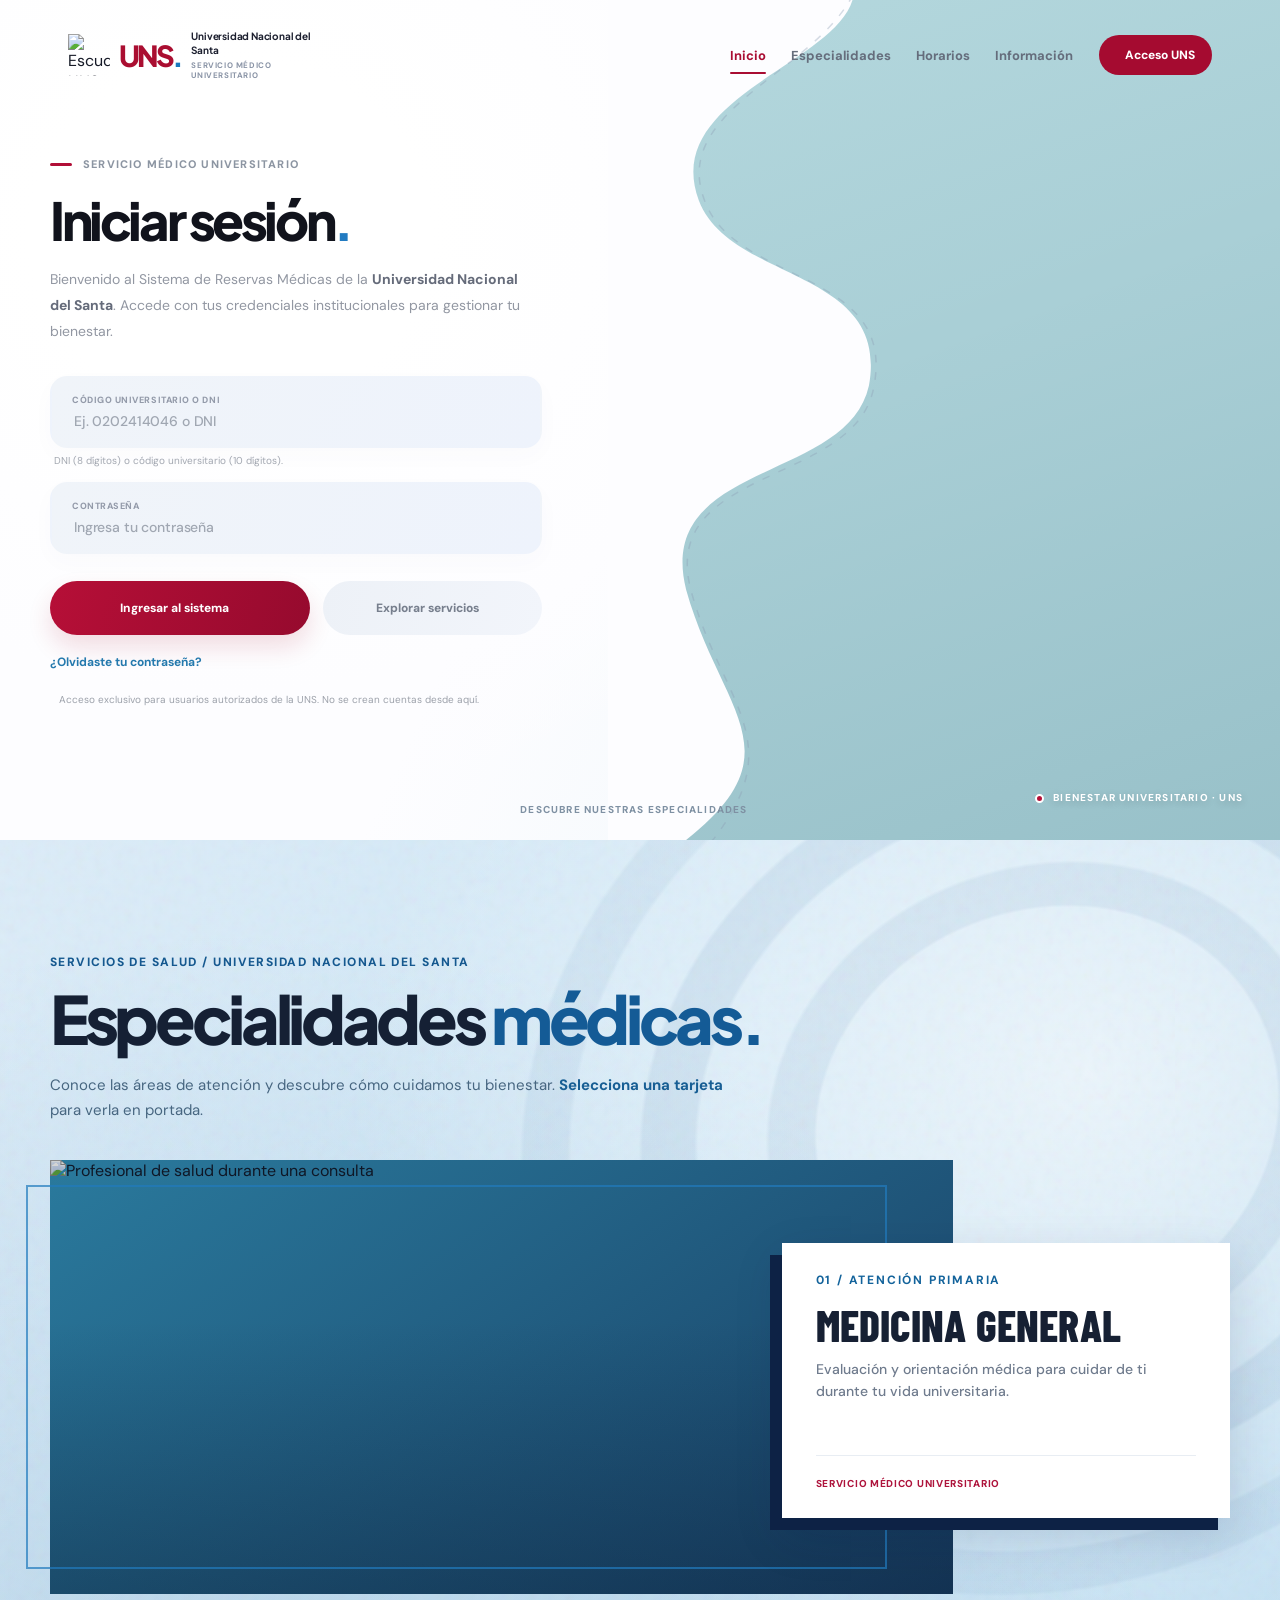
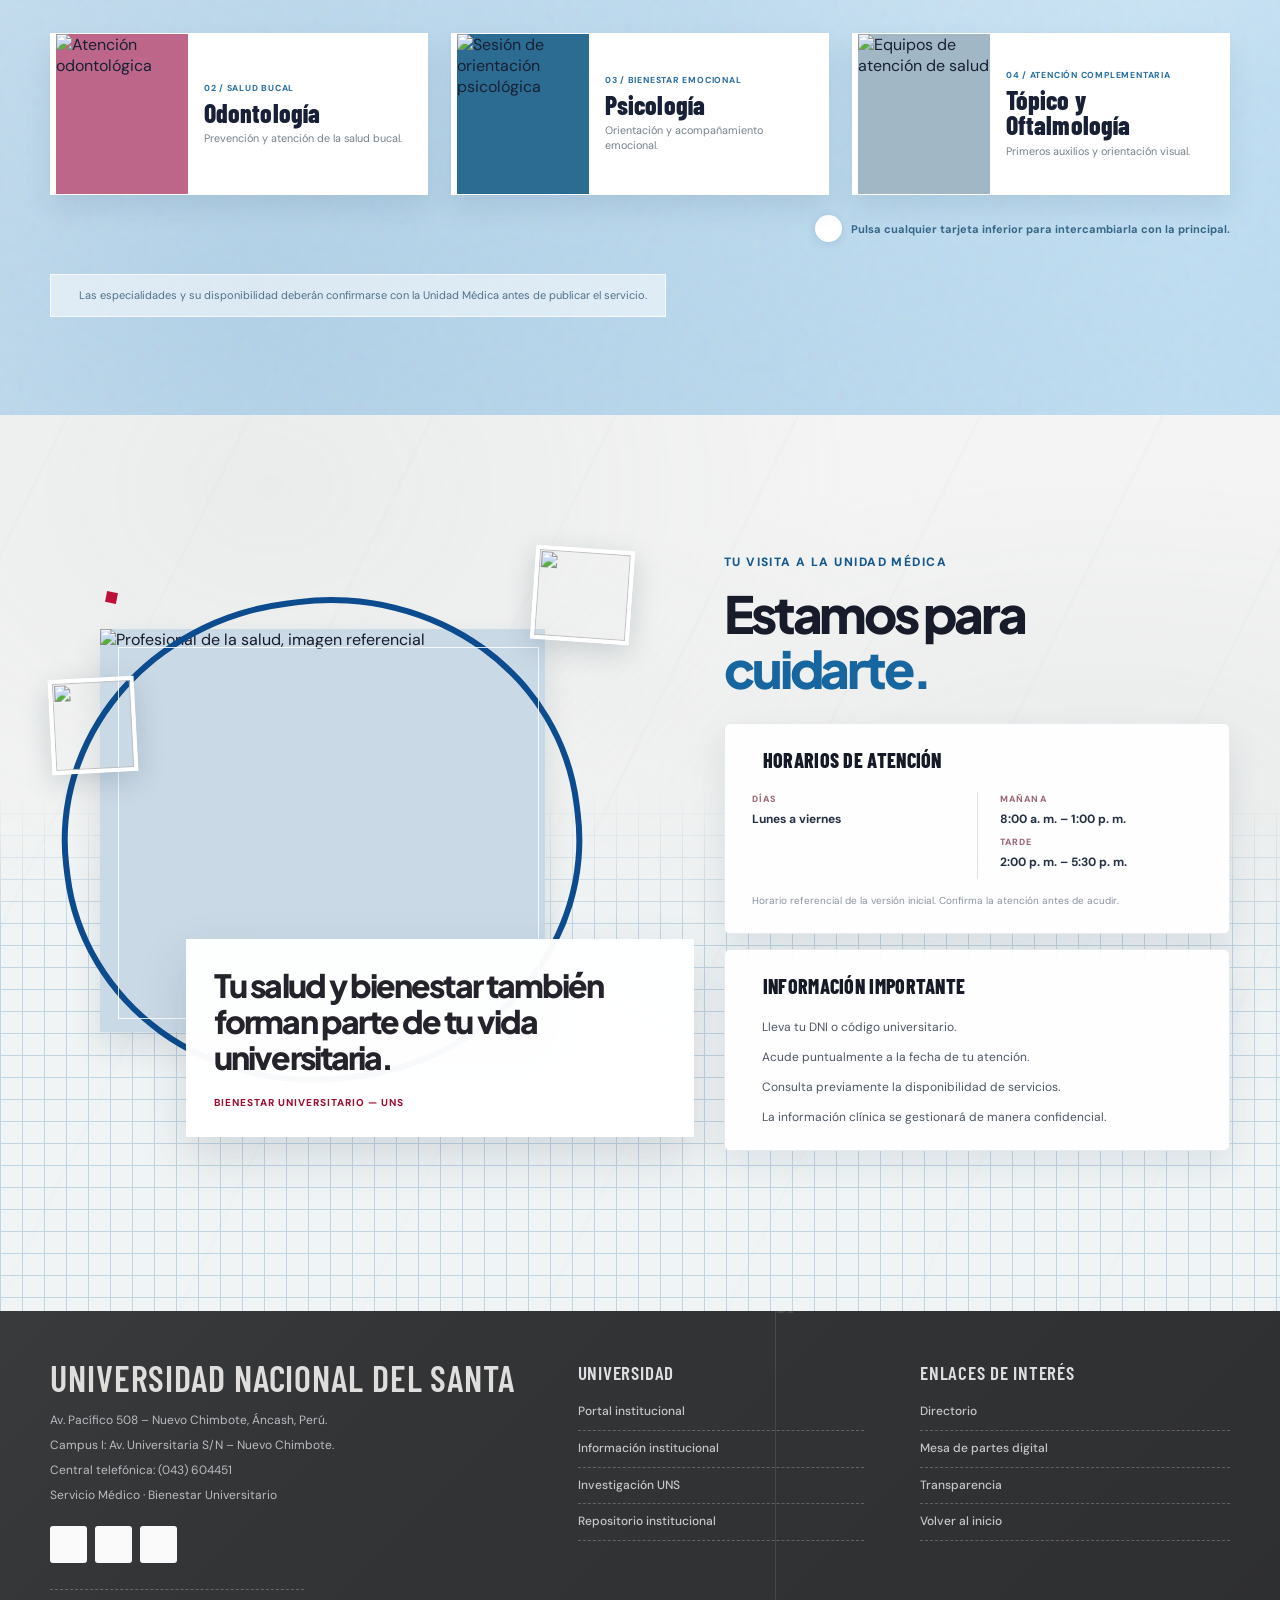
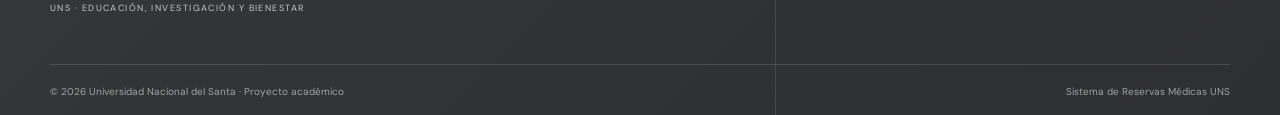
==== commit ebfae1dd: "v2 SegundoCambioDiseño" ====
--- a/index.html
+++ b/index.html
@@ -9,7 +9,7 @@
 
   <link rel="preconnect" href="https://fonts.googleapis.com">
   <link rel="preconnect" href="https://fonts.gstatic.com" crossorigin>
-  <link href="https://fonts.googleapis.com/css2?family=DM+Sans:wght@400;500;600;700&family=Plus+Jakarta+Sans:wght@400;500;600;700;800&display=swap" rel="stylesheet">
+  <link href="https://fonts.googleapis.com/css2?family=Barlow+Condensed:wght@500;600;700;800&family=DM+Sans:wght@400;500;600;700&family=Plus+Jakarta+Sans:wght@400;500;600;700;800&display=swap" rel="stylesheet">
   <link rel="stylesheet" href="https://cdn.jsdelivr.net/npm/remixicon@3.5.0/fonts/remixicon.css">
   <link rel="stylesheet" href="assets/css/main.css">
   <link rel="stylesheet" href="assets/css/login.css">
--- a/assets/css/login.css
+++ b/assets/css/login.css
@@ -1,227 +1,219 @@
-/* 1. NAVEGACIÓN */
-.site-shell { position: relative; isolation: isolate; }
-.scroll-progress { position: fixed; height: 3px; left: 0; top: 0; width: 0; z-index: 999; background: linear-gradient(90deg, var(--uns-blue), var(--uns-red-bright)); transition: width .08s linear; }
-.site-header { position: fixed; inset: 0 0 auto; z-index: 100; padding: 18px 0; transition: padding .3s ease, background .3s ease, box-shadow .3s ease; }
-.site-header.is-scrolled { padding: 9px 0; background: rgba(255,255,255,.91); backdrop-filter: blur(18px); -webkit-backdrop-filter: blur(18px); box-shadow: 0 8px 28px rgba(29,37,55,.065); }
-.nav { display: flex; align-items: center; gap: 24px; min-height: 55px; }
-.brand { display: flex; align-items: center; gap: 11px; text-decoration: none; min-width: 280px; }
-.brand-logo { width: 51px; height: 51px; object-fit: contain; }
-.brand-copy { display: flex; align-items: center; gap: 12px; }
-.brand-copy > strong { font-family: var(--font-heading); font-size: 30px; letter-spacing: -.09em; color: var(--uns-red); }
-.brand-dot, .red-dot { color: var(--uns-red-bright); }
-.brand-copy > span { display: flex; flex-direction: column; max-width: 145px; font-family: var(--font-heading); font-size: 10px; font-weight: 800; line-height: 1.35; }
-.brand-copy small { color: var(--muted); font-size: 8px; font-weight: 600; margin-top: 2px; text-transform: uppercase; letter-spacing: .05em; }
-.nav-menu { display: flex; gap: 30px; align-items: center; margin-left: auto; }
-.nav-link { position: relative; font-size: 13px; font-weight: 700; text-decoration: none; color: #485067; white-space: nowrap; transition: color .25s; }
-.nav-link:hover, .nav-link.active { color: var(--uns-red); }
-.nav-link::after { position: absolute; content: ''; height: 2px; background: var(--uns-red); width: 0; left: 0; bottom: -9px; border-radius: 2px; transition: width .3s; }
-.nav-link:hover::after, .nav-link.active::after { width: 100%; }
-.nav-cta { white-space: nowrap; display: inline-flex; align-items: center; gap: 8px; margin-left: 8px; background: var(--uns-red); color: #fff; padding: 12px 18px; border-radius: 999px; font-size: 12px; font-weight: 800; text-decoration: none; transition: background .25s, transform .25s, box-shadow .25s; box-shadow: 0 10px 20px rgba(169,13,50,.14); }
-.nav-cta:hover { background: var(--uns-red-dark); transform: translateY(-2px); box-shadow: 0 14px 26px rgba(169,13,50,.2); }
-.nav-toggle { display: none; background: transparent; border: 0; font-size: 27px; color: var(--uns-red); padding: 6px; }
-
-/* 2. HERO / LOGIN */
-.hero { position: relative; overflow: hidden; min-height: 810px; padding: 160px 0 90px; background: radial-gradient(ellipse 65% 65% at 7% 15%, #fff 5%, transparent 95%), linear-gradient(120deg, #f9fbfe 0%, #f4f8fd 48%, #edf3f9 100%); }
-.hero::before { content: ''; position: absolute; left: -150px; bottom: -270px; width: 560px; height: 510px; border: 1px solid rgba(169,13,50,.09); border-radius: 49% 51% 60% 40%; transform: rotate(-26deg); }
-.hero::after { content: ''; position: absolute; left: 37%; top: -12%; width: 420px; height: 420px; background: radial-gradient(circle, rgba(68,156,219,.14), transparent 70%); pointer-events: none; }
-.hero-orbit { position: absolute; border: 1.5px dashed rgba(27,94,148,.15); border-radius: 50%; z-index: 0; pointer-events: none; }
-.orbit-one { width: 590px; height: 400px; top: 25px; right: 9%; transform: rotate(-24deg); animation: orbital 24s linear infinite alternate; }
-.orbit-two { width: 350px; height: 350px; bottom: -200px; left: 35%; transform: rotate(30deg); }
-.hero-grid { position: relative; z-index: 2; display: grid; grid-template-columns: minmax(0, 1fr) minmax(0, .93fr); gap: 58px; align-items: center; }
-.hero-copy { padding-top: 5px; scroll-margin-top: 105px; }
-.eyebrow { display: flex; align-items: center; gap: 12px; margin: 0 0 21px; color: var(--uns-red); font-size: 10px; font-weight: 800; letter-spacing: .12em; text-transform: uppercase; }
-.eyebrow-line { display: inline-block; flex: 0 0 26px; width: 26px; height: 3px; background: var(--uns-red-bright); border-radius: 4px; }
-.hero h1 { max-width: 610px; margin: 0; font-family: var(--font-heading); font-size: clamp(39px, 4vw, 59px); font-weight: 800; line-height: 1.15; letter-spacing: -.06em; }
-.hero-title-sub { color: var(--uns-blue); }
-.hero-intro { margin: 20px 0 28px; max-width: 505px; color: #596477; line-height: 1.7; font-size: 14px; }
-.login-form { position: relative; max-width: 450px; padding: 25px 27px 18px; background: rgba(255,255,255,.81); border: 1px solid rgba(255,255,255,.95); border-radius: 22px; box-shadow: 0 18px 65px rgba(44,70,105,.09); backdrop-filter: blur(16px); }
-.form-heading { display: flex; justify-content: space-between; align-items: center; gap: 16px; margin-bottom: 19px; }
-.form-heading h2 { margin: 0; font: 800 21px/1.3 var(--font-heading); letter-spacing: -.035em; }
-.form-heading span { display: flex; align-items: center; gap: 5px; color: #698296; font-size: 10px; white-space: nowrap; }
-.form-heading span i { color: #12816b; font-size: 16px; }
-.field { margin-bottom: 15px; }
-.field label { display: inline-block; margin-bottom: 8px; font-size: 11px; font-weight: 800; color: #263148; }
-.input-shell { display: flex; align-items: center; height: 52px; padding: 0 14px; background: #f3f6fa; border: 1.5px solid #e2e8f2; border-radius: 11px; transition: background .25s, box-shadow .25s, border-color .25s, transform .25s; }
-.input-shell:focus-within { background: #fff; border-color: var(--uns-blue); box-shadow: 0 0 0 4px rgba(20,91,150,.09); transform: translateY(-1px); }
-.input-shell > i { color: #75879d; font-size: 19px; margin-right: 12px; }
-.input-shell input { width: 100%; min-width: 0; height: 100%; border: 0; outline: 0; background: transparent; color: var(--ink); font-size: 13px; }
-.input-shell input::placeholder { color: #929dad; }
-.show-password { background: transparent; color: #7c8a9b; padding: 5px; font-size: 19px; border: 0; }
-.show-password:hover { color: var(--uns-blue); }
-.field-help { display: block; margin-top: 6px; color: #758295; font-size: 10px; }
-.form-actions { display: flex; align-items: center; flex-direction: column; gap: 14px; padding-top: 4px; }
-.submit-btn { width: 100%; display: flex; justify-content: center; align-items: center; gap: 13px; min-height: 51px; border: 0; border-radius: 12px; background: linear-gradient(105deg, #cc1844, #8d0a29); color: #fff; font-size: 13px; font-weight: 800; box-shadow: 0 13px 23px rgba(165,13,50,.19); transition: transform .25s, box-shadow .25s; }
-.submit-btn:hover { transform: translateY(-2px); box-shadow: 0 17px 30px rgba(165,13,50,.27); }
-.submit-btn i { font-size: 17px; transition: transform .25s; }
-.submit-btn:hover i { transform: translateX(4px); }
-.forgot-link { padding: 0; border: 0; background: none; color: var(--uns-blue); font-size: 11px; font-weight: 700; }
-.forgot-link:hover { text-decoration: underline; }
-.feedback-msg { display: none; margin: 13px 0 0; padding: 11px 12px; font-size: 11px; line-height: 1.5; border-radius: 9px; }
-.feedback-msg.is-visible { display: block; }
-.feedback-msg.error { background: #fff0f2; border: 1px solid #f6cad5; color: #9c1434; }
-.feedback-msg.info { background: #edf6ff; border: 1px solid #cfe3fa; color: #125b96; }
-.login-footnote { margin: 16px 0 0; display: flex; gap: 8px; align-items: flex-start; color: #8791a0; font-size: 10px; line-height: 1.5; }
-.login-footnote i { flex: 0 0 auto; font-size: 14px; color: var(--uns-blue); }
-.hero-art { position: relative; align-self: stretch; min-height: 600px; }
-.hero-picture { position: absolute; top: -38px; right: -75px; bottom: -24px; left: 30px; z-index: 1; overflow: hidden; background: linear-gradient(145deg, #b4cfe2, #7794af); border-radius: 49% 0 0 42% / 32% 0 0 43%; box-shadow: -24px 35px 80px rgba(50,76,105,.12); }
-.hero-picture::after { position: absolute; content: ''; inset: 0; background: linear-gradient(140deg, rgba(162,21,56,.05), rgba(8,45,72,.23)); }
-.hero-picture img { width: 100%; height: 100%; object-fit: cover; object-position: 47% center; animation: slowScale 16s ease-in-out infinite alternate; }
-.hero-wave { position: absolute; right: -90px; bottom: -28px; width: 405px; height: 170px; z-index: 2; border-radius: 65% 0 0 0; background: linear-gradient(110deg, rgba(147,8,41,.88), #9c0928); transform: rotate(-10deg); opacity: .9; }
-.punkuri-watermark { object-fit: contain; pointer-events: none; user-select: none; }
-.hero-punkuri { position: absolute; width: 215px; height: 250px; top: 40px; right: -28px; z-index: 2; opacity: .18; filter: grayscale(1) brightness(0) invert(1); }
-.floating-card { position: absolute; z-index: 3; display: flex; align-items: center; gap: 11px; width: 226px; padding: 12px 14px; background: rgba(255,255,255,.94); border: 1px solid rgba(255,255,255,.9); border-radius: 15px; box-shadow: 0 18px 38px rgba(23,41,61,.17); backdrop-filter: blur(12px); animation: float 5s ease-in-out infinite; }
-.hero-card-one { top: 87px; left: -26px; }
-.hero-card-two { right: -30px; bottom: 125px; animation-delay: -2.5s; }
-.float-icon { display: grid; place-items: center; flex: 0 0 40px; height: 40px; border-radius: 12px; background: #ffe7ed; color: var(--uns-red); font-size: 22px; }
-.float-icon.blue { background: #e4f3ff; color: var(--uns-blue); }
-.floating-card span:nth-child(2) { display: flex; flex-direction: column; gap: 4px; }
-.floating-card strong { font: 800 11px/1.3 var(--font-heading); }
-.floating-card small { color: var(--muted); font-size: 10px; }
-.float-arrow { color: var(--uns-red); margin-left: auto; font-size: 18px; }
-.hero-caption { position: absolute; z-index: 3; right: 20px; bottom: 12px; font-size: 9px; letter-spacing: .12em; font-weight: 800; color: #fff; }
-.hero-caption span { margin: 0 5px; }
-.scroll-cue { position: absolute; bottom: 32px; left: 50%; transform: translateX(-50%); display: flex; align-items: center; gap: 9px; font-size: 11px; font-weight: 800; color: #6b7989; text-decoration: none; z-index: 4; }
-.scroll-cue i { display: grid; place-items: center; border: 1px solid #d5dce7; border-radius: 50%; width: 32px; height: 32px; font-size: 17px; animation: bounce 2.6s ease-in-out infinite; }
-
-/* 3. ESPECIALIDADES / EDITORIAL */
-.section-space { padding-block: 112px; }
-.specialties-section { position: relative; background: linear-gradient(127deg, #f0f7fd, #e6f1fa 65%, #e0eefa); overflow: hidden; }
-.specialties-section::before { position: absolute; content: ''; right: -100px; top: -240px; width: 750px; height: 650px; border: 60px solid rgba(41,119,173,.055); border-radius: 55% 45% 60% 40%; transform: rotate(-24deg); }
-.specialties-section::after { position: absolute; content: ''; bottom: -360px; left: -320px; width: 800px; height: 650px; border: 85px solid rgba(44,128,183,.04); border-radius: 46% 54% 55% 45%; }
-.section-texture { position: absolute; inset: 0; opacity: .20; background-image: radial-gradient(#4475a4 .6px, transparent .6px); background-size: 13px 13px; mask-image: linear-gradient(90deg, transparent 60%, black); }
-.section-heading { position: relative; z-index: 1; max-width: 790px; margin-bottom: 36px; }
-.section-heading h2, .information-content h2 { font: 800 clamp(30px,3.5vw,47px)/1.2 var(--font-heading); letter-spacing: -.055em; margin: 0 0 16px; }
-.section-heading h2 em, .information-content h2 em { color: var(--uns-blue); font-style: normal; }
-.section-heading p:last-child { max-width: 620px; margin: 0; color: #5b6c7e; font-size: 14px; line-height: 1.7; }
-.specialty-editorial { position: relative; display: grid; grid-template-columns: 1.04fr 1fr; gap: 24px; z-index: 1; min-height: 500px; }
-.specialty-feature { position: relative; min-height: 506px; overflow: hidden; border-radius: 24px; box-shadow: var(--shadow); background: #7ea5c5; }
-.specialty-feature > img { width: 100%; height: 100%; position: absolute; inset: 0; object-fit: cover; }
-.specialty-feature::after { position: absolute; content: ''; inset: 0; background: linear-gradient(180deg, rgba(2,18,35,.05) 20%, rgba(10,31,48,.82) 100%); }
-.editorial-frame { position: absolute; z-index: 1; inset: 20px; border: 1px solid rgba(255,255,255,.6); border-radius: 16px; pointer-events: none; }
-.specialty-feature-copy { position: absolute; z-index: 2; bottom: 33px; left: 37px; right: 35px; color: #fff; }
-.spec-number { font-size: 10px; letter-spacing: .13em; font-weight: 800; }
-.spec-icon { display: grid; place-items: center; width: 43px; height: 43px; margin: 15px 0 8px; border: 1px solid rgba(255,255,255,.55); border-radius: 12px; font-size: 24px; }
-.specialty-feature-copy h3 { margin: 0 0 8px; font: 800 39px/1.08 var(--font-heading); letter-spacing: -.05em; }
-.specialty-feature-copy p { max-width: 290px; font-size: 12px; line-height: 1.65; margin: 0; color: rgba(255,255,255,.85); }
-.specialty-tiles { display: grid; grid-template-columns: 1fr 1fr; grid-template-rows: 1fr .84fr; gap: 18px; }
-.specialty-tile { position: relative; display: flex; flex-direction: column; overflow: hidden; min-width: 0; background: rgba(255,255,255,.94); border: 1px solid rgba(255,255,255,.9); border-radius: 21px; box-shadow: 0 15px 45px rgba(30,73,109,.08); transition: transform .3s, box-shadow .3s; }
-.specialty-tile:hover { transform: translateY(-6px); box-shadow: 0 22px 46px rgba(30,73,109,.15); }
-.tile-art { display: grid; place-items: center; min-height: 130px; color: var(--uns-blue); font-size: 58px; background: radial-gradient(circle at 75% 25%, #fff 0%, transparent 30%), linear-gradient(145deg, #cce6f9, #9fbddf); overflow: hidden; position: relative; }
-.tile-art::after { content: ''; width: 145px; height: 145px; border: 17px solid rgba(255,255,255,.18); border-radius: 50%; position: absolute; right: -40px; bottom: -76px; }
-.tile-dental { color: #166e9a; }
-.tile-mental { color: #a32557; background: linear-gradient(145deg, #f5dce7, #e6c4d9); }
-.tile-care { min-height: 100%; flex: 0 0 35%; color: #9b1134; background: linear-gradient(145deg, #fee2e8, #efc0ce); }
-.tile-body { padding: 18px 20px 21px; }
-.tile-body > span { font-size: 9px; font-weight: 800; letter-spacing: .10em; color: var(--uns-red); }
-.tile-body h3 { margin: 9px 0 7px; font: 800 19px/1.25 var(--font-heading); letter-spacing: -.04em; }
-.tile-body p { margin: 0; color: #647184; font-size: 12px; line-height: 1.5; }
-.specialty-wide { grid-column: 1/-1; flex-direction: row; }
-.specialty-wide .tile-body { align-self: center; padding-right: 35px; }
-.tile-corner { position: absolute; right: 15px; top: 15px; font-size: 19px; color: var(--uns-red); }
-.section-footnote { position: relative; z-index: 1; display: flex; align-items: start; gap: 8px; margin: 26px 0 0; color: #6c7c8e; font-size: 11px; }
-.section-footnote i { color: var(--uns-blue); font-size: 15px; }
-
-/* 4. CÓMO FUNCIONA */
-.process-section { background: radial-gradient(circle at 100% 0%, rgba(215,48,88,.12), transparent 36%), linear-gradient(145deg, #142b43, #0c1d31); color: #fff; position: relative; overflow: hidden; }
-.process-section::before { content: ''; position: absolute; width: 550px; height: 550px; border: 1px solid rgba(255,255,255,.07); border-radius: 50%; top: -300px; right: -160px; box-shadow: 0 0 0 65px rgba(255,255,255,.025), 0 0 0 135px rgba(255,255,255,.012); }
-.process-top { display: flex; align-items: end; justify-content: space-between; gap: 30px; margin-bottom: 37px; position: relative; }
-.light-eyebrow { color: #f7afc1; }
-.process-top h2 { font: 800 clamp(28px,3.2vw,43px)/1.23 var(--font-heading); letter-spacing: -.055em; margin: 0; }
-.process-top > p { max-width: 335px; color: #b0c1d1; font-size: 13px; line-height: 1.7; }
-.process-grid { display: grid; grid-template-columns: repeat(4,1fr); gap: 15px; position: relative; }
-.process-card { position: relative; min-height: 226px; padding: 29px 22px; background: rgba(255,255,255,.07); border: 1px solid rgba(255,255,255,.13); border-radius: 18px; transition: background .3s, transform .3s; }
-.process-card:hover { background: rgba(255,255,255,.12); transform: translateY(-4px); }
-.step-index { float: right; font: 800 27px var(--font-heading); color: rgba(255,255,255,.15); }
-.process-card > i { display: inline-grid; place-items: center; width: 48px; height: 48px; border-radius: 13px; background: rgba(255,255,255,.10); color: #ff91ad; font-size: 24px; }
-.process-card h3 { margin: 19px 0 7px; font: 800 17px var(--font-heading); }
-.process-card p { margin: 0; color: #adbdcf; font-size: 12px; line-height: 1.7; }
-.process-note { color: #8fabbf; font-size: 11px; margin: 22px 0 0; }
-
-/* 5. INFORMACIÓN / COLLAGE */
-.information-section { position: relative; overflow: hidden; background: linear-gradient(135deg,#fafafa 2%,#f4f5f8 65%,#f7f9fc); }
-.information-section::before { content: ''; position: absolute; inset: 0; pointer-events: none; opacity: .30; background: radial-gradient(ellipse at 15% 15%, #e6e9f1, transparent 45%), repeating-linear-gradient(148deg, transparent 0 92px, rgba(124,131,140,.065) 94px, transparent 95px); }
-.grid-paper { position: absolute; inset: 38% 0 0; opacity: .36; background-image: linear-gradient(#b1cde7 1px, transparent 1px), linear-gradient(90deg, #b1cde7 1px, transparent 1px); background-size: 27px 27px; mask-image: linear-gradient(transparent, black 60%); }
-.information-grid { position: relative; display: grid; grid-template-columns: 1fr 1fr; gap: 78px; align-items: center; }
-.editorial-visual { position: relative; min-height: 600px; }
-.editorial-mini-label { position: absolute; top: 0; left: 15px; color: var(--uns-blue); font-size: 10px; font-weight: 800; letter-spacing: .13em; }
-.portrait-ring { position: absolute; width: 85%; height: 445px; top: 65px; left: 0; overflow: hidden; border-radius: 46% 46% 44% 44%; border: 9px solid #fff; outline: 3px solid #1f6199; outline-offset: 8px; background: #c1d5e5; box-shadow: 0 22px 65px rgba(19,61,104,.14); }
-.portrait-ring img { width: 100%; height: 100%; object-fit: cover; object-position: center 25%; }
-.quote-card { position: absolute; z-index: 2; width: min(345px, 83%); padding: 23px 27px 26px; right: -15px; bottom: 36px; background: rgba(255,255,255,.96); border-radius: 15px; box-shadow: 0 25px 60px rgba(20,40,65,.13); }
-.quote-card i { color: var(--uns-red); font-size: 35px; }
-.quote-card p { font: 800 clamp(19px,2vw,26px)/1.35 var(--font-heading); letter-spacing: -.045em; margin: 4px 0 17px; }
-.quote-card span { display: block; width: 63px; height: 4px; background: var(--uns-red); }
-.little-square { position: absolute; width: 15px; height: 15px; background: var(--uns-red); transform: rotate(15deg); }
-.sq-one { top: 35px; right: 65px; }.sq-two { bottom: 110px; left: -16px; width: 9px; height: 9px; }
-.information-content h2 { margin-bottom: 28px; }
-.info-panel { position: relative; padding: 26px 29px; margin-bottom: 17px; border: 1px solid #e6eaf0; border-radius: 19px; background: rgba(255,255,255,.91); box-shadow: 0 14px 44px rgba(28,49,74,.06); backdrop-filter: blur(6px); }
-.panel-title { display: flex; align-items: center; gap: 13px; margin-bottom: 21px; }
-.panel-title h3 { font: 800 16px var(--font-heading); margin: 0; letter-spacing: -.025em; }
-.panel-icon { width: 39px; height: 39px; display: grid; place-items: center; font-size: 20px; color: var(--uns-red); background: #ffedf0; border-radius: 11px; }
-.panel-icon.blue { background: #e9f4ff; color: var(--uns-blue); }
-.hours-grid { display: grid; grid-template-columns: 1fr 1.2fr; gap: 22px; }
-.hours-grid > div + div { padding-left: 26px; border-left: 1px solid #dde3eb; }
-.hours-grid strong { display: block; font-size: 12px; font-weight: 800; margin-top: 5px; }
-.hours-label { display: block; color: #8491a1; font-size: 11px; }.space-top { margin-top: 14px; }
-.info-small { margin: 19px 0 0; color: #8790a0; font-size: 10px; line-height: 1.55; }
-.info-list { display: grid; gap: 13px; margin: 0; padding: 0; list-style: none; }
-.info-list li { display: flex; align-items: flex-start; gap: 10px; color: #4a5768; font-size: 12px; line-height: 1.55; }
-.info-list li i { color: var(--uns-red); margin-top: 1px; font-weight: 800; font-size: 17px; }
-
-/* 6. PIE INSTITUCIONAL */
-.site-footer { position: relative; padding: 64px 0 20px; color: #fff; background: linear-gradient(130deg,#880b28,#71091f 85%); overflow: hidden; }
-.site-footer::before { content: ''; position: absolute; width: 650px; height: 360px; border: 80px solid rgba(255,255,255,.035); border-radius: 49%; top: -220px; right: 10%; transform: rotate(-15deg); }
-.footer-punkuri { position: absolute; width: 280px; height: 280px; right: -30px; bottom: -45px; opacity: .12; filter: grayscale(1) brightness(0) invert(1); }
-.footer-grid { position: relative; z-index: 1; display: grid; grid-template-columns: 1.15fr 1fr 1fr; gap: 44px; padding-bottom: 45px; }
-.footer-brand-top { display: flex; align-items: center; gap: 11px; }
-.footer-brand-top > img { object-fit: contain; background: rgba(255,255,255,.85); border-radius: 50%; padding: 4px; }
-.footer-brand-top > div { display: flex; flex-direction: column; }
-.footer-brand-top strong { font: 800 30px var(--font-heading); line-height: 1.15; }
-.footer-brand-top span { font-size: 11px; }
-.footer-brand > p { margin-top: 14px; color: #f2c3cf; line-height: 1.6; font-size: 12px; }
-.footer-grid h3 { margin: 6px 0 18px; font: 800 14px var(--font-heading); }
-.footer-contact p, .footer-social p { display: flex; gap: 8px; margin: 10px 0; font-size: 12px; line-height: 1.6; color: #f0ccd5; }
-.footer-contact p i { font-size: 16px; }
-.footer-contact a { text-underline-offset: 3px; }
-.social-links { display: flex; gap: 9px; margin-top: 19px; }
-.social-links a { display: grid; place-items: center; width: 40px; height: 40px; border-radius: 50%; border: 1px solid rgba(255,255,255,.30); color: #fff; text-decoration: none; font-size: 19px; transition: background .25s, transform .25s; }
-.social-links a:hover { background: rgba(255,255,255,.20); transform: translateY(-3px); }
-.footer-bottom { position: relative; display: flex; align-items: center; justify-content: space-between; flex-wrap: wrap; gap: 8px; padding-top: 20px; border-top: 1px solid rgba(255,255,255,.18); color: #f0b6c7; font-size: 10px; }
-
-/* 7. ANIMACIONES */
-@keyframes float { 0%,100% { transform: translateY(0); } 50% { transform: translateY(-13px); } }
-@keyframes slowScale { from { transform: scale(1); } to { transform: scale(1.07); } }
-@keyframes orbital { from { transform: rotate(-24deg); } to { transform: rotate(-16deg) translateY(15px); } }
-@keyframes bounce { 0%,100% { transform: translateY(0); } 50% { transform: translateY(6px); } }
-
-/* 8. TABLET / MÓVIL */
-@media (max-width: 1100px) {
-  .nav { gap: 15px; }.brand { min-width: 245px; }.nav-menu { gap: 19px; }.nav-link { font-size: 12px; }
-  .hero-grid { gap: 28px; }.hero-picture { right: -35px; }.hero-card-two { right: -10px; }.hero h1 { font-size: 44px; }
-  .information-grid { gap: 40px; }
+/* ============================================================================
+   SISTEMA MÉDICO UNS — LANDING / LOGIN V2
+   Inspiración visual: formulario minimalista, editorial interactivo, footer UNS.
+   ============================================================================ */
+.site-shell{position:relative;isolation:isolate;overflow:hidden}
+.scroll-progress{position:fixed;z-index:900;top:0;left:0;width:0;height:3px;background:linear-gradient(90deg,#2076b6,#b20c34);transition:width .09s linear}
+
+/* NAVEGACIÓN ORIGINAL: al bajar se encoge en una cápsula flotante. */
+.site-header{position:fixed;inset:0 0 auto;z-index:200;padding:22px 0;transition:padding .4s cubic-bezier(.18,.82,.21,1)}
+.site-header .nav{max-width:1320px;min-height:49px;display:flex;align-items:center;gap:22px;padding:7px 17px;border:1px solid transparent;border-radius:999px;transition:max-width .45s cubic-bezier(.18,.82,.21,1),padding .45s,background .45s,box-shadow .45s,border-color .45s,transform .45s}
+.site-header.is-scrolled{padding:11px 0}
+.site-header.is-scrolled .nav{max-width:1130px;padding:11px 22px;border-color:rgba(215,222,234,.88);background:rgba(255,255,255,.91);box-shadow:0 17px 48px rgba(28,47,81,.11);backdrop-filter:blur(17px);-webkit-backdrop-filter:blur(17px)}
+.brand{display:inline-flex;align-items:center;gap:9px;min-width:258px;text-decoration:none}
+.brand-logo{height:42px;width:42px;object-fit:contain;flex:none}
+.brand-copy{display:flex;align-items:center;gap:10px}
+.brand-copy>strong{font:800 29px/.95 var(--font-heading);letter-spacing:-.1em;color:#aa0e31}
+.brand-dot{color:#1a79be}
+.brand-copy>span{display:flex;flex-direction:column;max-width:140px;font:700 10px/1.35 var(--font-heading);letter-spacing:-.02em;color:#1d2030}
+.brand-copy small{margin-top:3px;font:700 8px/1.3 var(--font-body);text-transform:uppercase;letter-spacing:.075em;color:#8a94a6}
+.nav-menu{display:flex;align-items:center;gap:25px;margin-left:auto}
+.nav-link{position:relative;white-space:nowrap;color:#656d7c;text-decoration:none;font-size:13px;font-weight:700;transition:color .25s}
+.nav-link:hover,.nav-link.active{color:var(--uns-red)}
+.nav-link::after{position:absolute;content:"";height:2px;left:0;right:100%;bottom:-10px;border-radius:10px;background:var(--uns-red);transition:right .28s ease}
+.nav-link:hover::after,.nav-link.active::after{right:0}
+.nav-cta{display:inline-flex;align-items:center;gap:9px;margin-left:4px;padding:12px 17px;border-radius:999px;color:white;text-decoration:none;white-space:nowrap;background:#a50b30;font-size:12px;font-weight:800;transition:transform .28s,background .28s,box-shadow .28s}
+.nav-cta:hover{transform:translateY(-2px);background:#83102c;box-shadow:0 9px 25px rgba(150,10,47,.2)}
+.nav-toggle{display:none;border:0;background:transparent;color:#a50b30;font-size:26px;padding:6px}
+
+/* PORTADA minimalista, preservando el ritmo y forma de la referencia Anywhere. */
+.hero{position:relative;min-height:840px;background:radial-gradient(ellipse 52% 70% at 18% 28%,#fff 30%,#fdfdff 78%,transparent 100%),linear-gradient(115deg,#fdfdff 45%,#eaf4f9 100%)}
+.hero-sheen{pointer-events:none;position:absolute;inset:0;opacity:.7;background-image:radial-gradient(#718eb1 0.45px,transparent 0.45px);background-size:21px 21px;mask-image:linear-gradient(to right,transparent 0%,transparent 52%,black 100%)}
+.hero-layout{position:relative;z-index:2;min-height:840px;display:flex;align-items:center;padding-top:115px;padding-bottom:105px}
+.hero-content{width:min(510px,47%);padding:8px 0 0 0}
+.hero-kicker{display:inline-flex;align-items:center;gap:11px;margin-bottom:20px;font-size:11px;letter-spacing:.11em;color:#8c95a2;font-weight:800}
+.hero-kicker::before{content:"";width:22px;height:3px;border-radius:6px;background:#b10f37}
+.hero h1{margin:0 0 17px;font:800 clamp(39px,4.1vw,64px)/1.12 var(--font-heading);letter-spacing:-.065em;color:#11131c}
+.hero-dot{color:#227bc1}
+.hero-description{max-width:480px;margin:0 0 32px;color:#9297a2;font-size:14px;line-height:1.85}
+.hero-description strong{font-weight:700;color:#656b7a}
+.login-form{max-width:492px}
+.field{margin-bottom:15px}
+.floating-input{height:72px;background:linear-gradient(115deg,#f0f4f9,#eef3fc);border:2px solid transparent;border-radius:17px;display:flex;align-items:center;justify-content:space-between;padding:13px 17px 12px 20px;box-shadow:0 8px 23px rgba(66,87,118,.025);transition:background .25s,border-color .25s,box-shadow .25s,transform .25s}
+.floating-input:hover{background:#eef5ff}
+.floating-input:focus-within{border-color:#268dca;background:#fff;box-shadow:0 0 0 4px rgba(33,142,202,.12),0 8px 23px rgba(33,142,202,.08);transform:translateY(-1px)}
+.input-content{display:flex;flex-direction:column;justify-content:center;flex:1;min-width:0;gap:5px}
+.floating-label{font-size:9px;font-weight:800;color:#939aa9;letter-spacing:.06em}
+.floating-input:focus-within .floating-label{color:#277faf}
+.floating-input input{display:block;width:100%;border:0;background:transparent;color:#222734;outline:none;font-size:14px;font-weight:700;letter-spacing:-.01em}
+.floating-input input::placeholder{color:#a0a7b2;font-weight:500}
+.floating-input>i{color:#8794a7;font-size:19px;flex:none}
+.show-password{border:0;background:transparent;color:#8392a5;font-size:19px;padding:5px;line-height:1;flex:none}
+.show-password:hover{color:#136ea8}
+.input-help{display:block;margin:6px 4px 0;color:#a2a7b0;font-size:10px}
+.hero-actions{display:flex;gap:13px;margin-top:27px}
+.submit-btn,.secondary-btn{min-height:54px;display:inline-flex;align-items:center;justify-content:center;gap:10px;border:0;border-radius:999px;text-decoration:none;font-size:12px;font-weight:800;white-space:nowrap;transition:transform .24s,box-shadow .24s,background .24s}
+.submit-btn{flex:1.13;color:#fff;background:linear-gradient(105deg,#b60f37,#960a2e);box-shadow:0 12px 25px rgba(168,11,46,.14)}
+.secondary-btn{flex:1;color:#777f8d;background:linear-gradient(100deg,#edf1f7,#f2f5fb)}
+.submit-btn:hover{transform:translateY(-3px);box-shadow:0 15px 32px rgba(168,11,46,.23)}
+.secondary-btn:hover{background:#e0ebf6;transform:translateY(-2px)}
+.forgot-link{display:inline-block;border:0;background:none;color:#2479ad;margin:19px 0 0;padding:0;font-size:12px;font-weight:700;transition:color .2s}
+.forgot-link:hover{text-decoration:underline;color:#a00c32}
+.feedback-msg{font-size:12px;line-height:1.55;display:none;margin:12px 0 0;padding:12px 15px;border-radius:9px}
+.feedback-msg.is-visible{display:block}.feedback-msg.error{background:#ffedf1;color:#9c1235}.feedback-msg.info{background:#eaf3fb;color:#28618b}
+.hero-disclaimer{display:flex;align-items:start;gap:9px;margin:21px 0 0;color:#9ca1aa;font-size:10px;line-height:1.6}
+.hero-disclaimer i{font-size:15px;color:#289e87;flex:none}
+.hero-visual{position:absolute;top:0;right:0;width:52.5%;height:100%;overflow:hidden;pointer-events:none}
+.hero-scenery{position:absolute;inset:0;background:#a9cfd6 url('https://images.unsplash.com/photo-1501785888041-af3ef285b470?auto=format&fit=crop&w=1600&q=88') center/cover no-repeat;animation:photoDrift 20s ease-in-out alternate infinite}
+.visual-bluewash{position:absolute;inset:0;background:linear-gradient(160deg,rgba(219,245,247,.23),transparent 42%,rgba(3,67,86,.10) 100%)}
+.organic-edge,.dashed-wave{position:absolute;left:-3px;top:-2%;height:104%;width:48%;pointer-events:none}
+.dashed-wave{left:-1.5%}
+.hero-punkuri{position:absolute;top:22%;right:4%;width:160px;opacity:.10;filter:grayscale(1) brightness(3);animation:watermarkSway 11s ease-in-out infinite alternate}
+.photo-note{position:absolute;right:37px;bottom:36px;color:#fff;text-shadow:0 2px 8px rgba(0,0,0,.2);font-size:10px;font-weight:800;letter-spacing:.12em}
+.photo-note span{display:inline-block;vertical-align:middle;width:9px;height:9px;background:#b50f38;border:2px solid #fff;border-radius:50%;margin-right:6px}
+.scroll-cue{position:absolute;bottom:24px;left:50%;z-index:5;transform:translateX(-50%);display:flex;align-items:center;gap:12px;text-decoration:none;font-size:10px;letter-spacing:.12em;font-weight:800;color:#7f91a3}
+.scroll-cue i{font-size:18px;color:#237db2;animation:bob 1.9s ease-in-out infinite}
+
+/* ESPECIALIDADES — imagen principal, recuadro superpuesto y módulos horizontales. */
+.specialties-section{position:relative;overflow:hidden;padding:110px 0 98px;background:linear-gradient(118deg,#dcecf8 0%,#d1e8f7 44%,#bcdcf1 100%)}
+.specialties-section::before{content:"";position:absolute;inset:0;background:radial-gradient(ellipse at 85% 20%,rgba(255,255,255,.62) 0%,transparent 48%),radial-gradient(ellipse at 20% 90%,rgba(30,102,159,.18),transparent 65%);pointer-events:none}
+.specialties-section::after{content:"";position:absolute;inset:0;opacity:.22;pointer-events:none;background-image:url("data:image/svg+xml,%3Csvg viewBox='0 0 150 150' xmlns='http://www.w3.org/2000/svg'%3E%3Cfilter id='n'%3E%3CfeTurbulence type='fractalNoise' baseFrequency='.8' numOctaves='3' stitchTiles='stitch'/%3E%3C/filter%3E%3Crect width='100%25' height='100%25' filter='url(%23n)' opacity='.28'/%3E%3C/svg%3E")}
+.spec-bg-contours{position:absolute;right:-12%;top:-16%;height:1000px;width:950px;pointer-events:none;background:radial-gradient(ellipse at 60% 50%,transparent 29%,rgba(29,87,147,.07) 29.4%,rgba(29,87,147,.07) 35%,transparent 35.5%,transparent 44%,rgba(29,87,147,.08) 44.5%,rgba(29,87,147,.08) 51%,transparent 51.5%,transparent 60%,rgba(29,87,147,.06) 60.5%,rgba(29,87,147,.06) 66%,transparent 66.5%);transform:rotate(-22deg)}
+.specialties-inner{position:relative;z-index:2}
+.section-intro{margin-bottom:38px;max-width:880px}
+.eyebrow{color:#15588f;font:800 12px/1.3 var(--font-body);letter-spacing:.12em}
+.section-intro h2{font:800 clamp(43px,5.2vw,71px)/1.08 var(--font-heading);letter-spacing:-.065em;color:#152034;margin:12px 0 18px}
+.section-intro h2 span{color:#145b96}
+.section-intro p{max-width:675px;margin:0;color:#476680;font-size:15px;line-height:1.65}
+.section-intro p strong{color:#175e94}
+.spec-stage{position:relative;--feature-h:434px}
+.featured-slot{height:var(--feature-h);position:relative}
+.specialty-card{font-family:inherit;text-align:left;cursor:pointer;position:relative;display:block;width:100%;border:0;border-radius:0;overflow:visible;isolation:isolate;color:#162135;background:none;transition:filter .25s}
+.specialty-card:focus-visible{outline:3px solid #a10d35;outline-offset:4px}
+.is-feature{height:100%;cursor:default}
+.is-feature .spec-photo{position:absolute;inset:0 23.5% 0 0;display:block;overflow:hidden;background:linear-gradient(145deg,#2a7a9d,#183d62)}
+.spec-photo img{display:block;width:100%;height:100%;object-fit:cover;transition:transform .6s ease,filter .45s ease}
+.is-feature .spec-photo img{filter:contrast(1.05) saturate(.86) brightness(.83)}
+.is-feature .spec-photo:after{content:"";position:absolute;inset:0;background:linear-gradient(0deg,rgba(8,25,47,.31),transparent 63%)}
+.is-feature .feature-outline{pointer-events:none;position:absolute;z-index:3;left:-24px;top:25px;bottom:25px;width:73%;border:2px solid rgba(34,123,190,.7)}
+.is-feature .spec-copy{position:absolute;z-index:4;right:0;top:19%;width:38%;min-height:275px;display:flex;flex-direction:column;background:#fff;padding:30px 34px 26px;box-shadow:-12px 12px 0 #0d2245,0 18px 45px rgba(7,30,66,.15)}
+.spec-eyebrow{font:700 12px/1.25 var(--font-body);color:#13639b;letter-spacing:.15em}
+.is-feature .spec-title{display:block;font:800 clamp(30px,3.4vw,48px)/.99 'Barlow Condensed',var(--font-heading);letter-spacing:.005em;margin:15px 0 12px;color:#162033;text-transform:uppercase}
+.is-feature .spec-description{font:500 14px/1.6 var(--font-body);color:#6f7b8d}
+.is-feature .spec-bottom{margin-top:auto;padding-top:15px;border-top:1px solid #e8edf3;font-size:10px;text-transform:uppercase;color:#ae143c;font-weight:800;letter-spacing:.07em}
+.spec-bottom i{font-size:16px;margin-left:6px}
+.spec-mini-grid{display:grid;grid-template-columns:repeat(3,minmax(0,1fr));gap:23px;margin-top:39px}
+.mini-slot{height:162px;min-width:0;position:relative}
+.is-mini{height:100%;display:flex;align-items:stretch;background:white;box-shadow:0 14px 25px rgba(20,50,85,.095);transition:box-shadow .3s,transform .3s}
+.is-mini:hover{box-shadow:0 17px 33px rgba(12,43,80,.20);transform:translateY(-5px)}
+.is-mini .spec-photo{height:100%;width:36%;flex:0 0 36%;overflow:hidden;display:block;background:#a7c4d8}
+.is-mini .spec-photo img{filter:saturate(.88)}
+.is-mini:hover .spec-photo img{transform:scale(1.08)}
+.is-mini .feature-outline{display:none}
+.is-mini .spec-copy{display:flex;min-width:0;flex-direction:column;justify-content:center;gap:6px;padding:15px 16px}
+.is-mini .spec-eyebrow{font-size:8.7px;letter-spacing:.09em;color:#246da2}
+.is-mini .spec-title{font:800 clamp(19px,2vw,27px)/.99 'Barlow Condensed',var(--font-heading);color:#182037;letter-spacing:.005em}
+.is-mini .spec-description{display:-webkit-box;overflow:hidden;-webkit-box-orient:vertical;-webkit-line-clamp:3;font-size:10.8px;line-height:1.4;color:#74808b}
+.is-mini .spec-bottom{display:none}
+.spec-mini-grid .mini-slot:nth-child(1) .is-mini .spec-photo{background:#bd668a}
+.spec-mini-grid .mini-slot:nth-child(2) .is-mini .spec-photo{background:#2c6b92}
+.spec-mini-grid .mini-slot:nth-child(3) .is-mini .spec-photo{background:#a1b7c6}
+.spec-hint{display:flex;align-items:center;gap:9px;justify-content:flex-end;margin-top:20px;color:#376787;font-size:11px;font-weight:700}
+.hint-indicator{display:grid;place-items:center;background:#fff;color:#b1123a;width:27px;height:27px;border-radius:50%;box-shadow:0 2px 10px rgba(8,70,110,.13)}
+.services-note{margin:32px 0 0;padding:12px 18px;display:inline-flex;gap:10px;align-items:center;background:rgba(255,255,255,.55);color:#4f728b;border:1px solid rgba(255,255,255,.7);font-size:11px;line-height:1.5}
+.services-note i{font-size:18px;flex:none}
+.spec-stage.is-switching .is-feature,.spec-stage.is-switching .is-mini{pointer-events:none}
+
+/* HORARIOS: collage con círculo, marco, papel cuadriculado y texto. */
+.information-section{position:relative;padding:115px 0 125px;background:#f3f4f3;overflow:hidden}
+.marble-grain{position:absolute;inset:0;opacity:.55;pointer-events:none;background:radial-gradient(ellipse at 21% 8%,rgba(175,181,187,.23),transparent 41%),radial-gradient(ellipse at 86% 42%,rgba(170,177,181,.24),transparent 44%),repeating-linear-gradient(116deg,transparent 0 59px,rgba(154,158,169,.08) 61px,transparent 64px,transparent 164px)}
+.grid-paper{position:absolute;pointer-events:none;inset:42% 0 0;opacity:.42;background-color:rgba(230,244,253,.56);background-image:linear-gradient(#7daacc 1px,transparent 1px),linear-gradient(90deg,#7daacc 1px,transparent 1px);background-size:22px 22px;mask-image:linear-gradient(transparent,black 27%,black)}
+.information-layout{position:relative;display:grid;grid-template-columns:1.1fr .9fr;gap:55px;align-items:center}
+.collage-visual{position:relative;height:620px;isolation:isolate}
+.collage-photo{position:absolute;left:8%;top:13%;width:72%;height:65%;overflow:hidden;background:#cad9e6;box-shadow:0 16px 30px rgba(16,43,68,.11)}
+.collage-photo img{width:100%;height:100%;object-fit:cover;object-position:center 30%}
+.collage-frame{position:absolute;left:2%;top:8%;width:84%;height:78%;border:6px solid #0c4b8d;border-radius:49%;z-index:2;pointer-events:none;transform:rotate(-7deg)}
+.collage-visual:after{content:"";pointer-events:none;position:absolute;left:11%;top:16%;width:68%;height:60%;border:1px solid rgba(255,255,255,.85);z-index:2}
+.collage-red-square{position:absolute;top:7%;left:9%;width:11px;height:11px;background:#bf0e3a;transform:rotate(11deg)}
+.collage-mini{position:absolute;z-index:3;display:block;width:100px;height:105px;overflow:hidden;border:4px solid #fff;box-shadow:0 8px 28px rgba(14,44,67,.17);transform:rotate(-3deg)}
+.collage-mini img{height:100%;width:100%;object-fit:cover}
+.collage-mini-one{left:0;top:21%;width:86px;height:95px}
+.collage-mini-two{right:6%;top:0;width:99px;height:94px;transform:rotate(4deg)}
+.collage-quote{position:absolute;z-index:5;right:-4%;bottom:5%;max-width:82%;margin:0;padding:28px 28px 26px;background:rgba(255,255,255,.97);box-shadow:0 19px 45px rgba(37,55,77,.15)}
+.collage-quote i{color:#b4123c;font-size:30px}
+.collage-quote p{margin:0 0 15px;font:800 clamp(23px,2.5vw,33px)/1.13 var(--font-heading);letter-spacing:-.06em;color:#24222a}
+.collage-quote span{font-size:10px;letter-spacing:.1em;color:#9d0e31;font-weight:800}
+.information-copy{padding:20px 0}
+.information-copy h2{font:800 clamp(39px,4vw,55px)/1.07 var(--font-heading);letter-spacing:-.06em;margin:15px 0 28px;color:#181c2a}
+.information-copy h2 span{color:#17669f}
+.info-panel{position:relative;background:rgba(255,255,255,.95);border:1px solid #e8e9ed;box-shadow:0 14px 35px rgba(12,48,73,.09);padding:24px 27px;margin:15px 0;border-radius:6px}
+.panel-title{display:flex;align-items:center;gap:11px;margin-bottom:20px}
+.panel-title i{font-size:23px;color:#ae123b}
+.panel-title h3{margin:0;font:800 20px/1.2 'Barlow Condensed',var(--font-heading);letter-spacing:.015em;text-transform:uppercase}
+.hours-layout{display:grid;grid-template-columns:1fr 1.1fr;gap:21px}
+.hours-layout>div+div{border-left:1px solid #dbe3ec;padding-left:22px}
+.hours-layout small{display:block;color:#9b6674;font-size:9px;font-weight:800;letter-spacing:.12em;margin:1px 0 5px}
+.hours-layout strong{display:block;color:#243144;font-size:12px;line-height:1.5;margin-bottom:8px}
+.hours-note{margin:14px 0 0;font-size:10px;color:#8a93a0;line-height:1.6}
+.info-list{display:grid;gap:12px;padding:0;margin:0;list-style:none}
+.info-list li{display:flex;align-items:start;gap:10px;font-size:12px;line-height:1.5;color:#4c5564}
+.info-list i{color:#aa0b30;line-height:1.4;font-size:17px}
+
+/* FOOTER INSTITUCIONAL GRAFITO, ALINEADO A LA REFERENCIA DE LA UNS. */
+.site-footer{position:relative;background:#333436;color:#eeeeee;padding:49px 0 17px;overflow:hidden}
+.site-footer:before{content:"";position:absolute;inset:0;background:linear-gradient(135deg,rgba(255,255,255,.03),transparent 30%,rgba(0,0,0,.10));pointer-events:none}
+.footer-watermark{position:absolute;bottom:-110px;right:-25px;width:530px;height:530px;opacity:.10;pointer-events:none}
+.footer-watermark img{width:100%;height:100%;object-fit:contain;filter:grayscale(1) brightness(0) invert(1)}
+.footer-grid{position:relative;z-index:2;display:grid;grid-template-columns:1.4fr .85fr .92fr;gap:56px;align-items:start;padding-bottom:48px}
+.footer-about h2{margin:0 0 15px;font:600 clamp(26px,3vw,36px)/1 'Barlow Condensed',var(--font-heading);letter-spacing:.025em;color:#dfdedc}
+.footer-about p{margin:7px 0;color:#babcc1;font-size:12px;line-height:1.5}
+.footer-social{display:flex;gap:8px;margin:22px 0 17px}
+.footer-social a{height:37px;width:37px;display:grid;place-items:center;background:#fafafa;border-radius:3px;text-decoration:none;color:#ad1237;font-size:20px;transition:transform .24s,background .24s}
+.footer-social a:hover{background:#dceaf4;transform:translateY(-4px)}
+.footer-sign{display:inline-block;margin-top:9px;padding-top:12px;border-top:1px dashed rgba(255,255,255,.25);color:#c8c7c7;font-size:9px;letter-spacing:.16em}
+.footer-list h3{color:#dedfe2;margin:3px 0 12px;font:600 19px/1 'Barlow Condensed',var(--font-heading);letter-spacing:.04em}
+.footer-list a{display:block;max-width:100%;padding:10px 0;border-bottom:1px dashed rgba(255,255,255,.24);color:#c7c7c8;text-decoration:none;font:500 12px/1.3 var(--font-body);transition:color .2s,padding-left .2s}
+.footer-list a:hover{color:#fff;padding-left:5px}
+.footer-bottom{position:relative;z-index:2;display:flex;justify-content:space-between;gap:14px;flex-wrap:wrap;padding-top:20px;border-top:1px solid rgba(255,255,255,.13);color:#a1a2a7;font-size:10px}
+
+/* Animaciones */
+@keyframes photoDrift{from{transform:scale(1)}to{transform:scale(1.065)}}
+@keyframes watermarkSway{from{transform:translateY(0) rotate(-4deg)}to{transform:translateY(-18px) rotate(3deg)}}
+@keyframes bob{0%,100%{transform:translateY(0)}50%{transform:translateY(6px)}}
+
+@media(max-width:1120px){
+  .nav-menu{gap:17px}.brand{min-width:245px}.nav-link{font-size:12px}
+  .hero-content{width:min(500px,51%)}.hero-visual{width:48%}
+  .is-feature .spec-copy{width:40%;padding:25px}.information-layout{gap:30px}
+  .spec-mini-grid{gap:14px}.is-mini .spec-copy{padding:12px 13px}
 }
-@media (max-width: 920px) {
-  .site-header { padding: 11px 0; background: rgba(255,255,255,.94); backdrop-filter: blur(12px); }
-  .nav { position: relative; }.brand { min-width: 0; }.nav-toggle { display: inline-flex; margin-left: auto; }.nav-cta { margin-left: 0; }
-  .nav-menu { display: none; position: absolute; left: 0; right: 0; top: calc(100% + 10px); flex-direction: column; align-items: stretch; gap: 0; padding: 12px; background: #fff; border: 1px solid #e6eaf0; border-radius: 17px; box-shadow: var(--shadow); }
-  .nav-menu.is-open { display: flex; }.nav-menu a { padding: 13px 12px; }.nav-link::after { display: none; }
-  .hero { min-height: auto; padding-top: 155px; }.hero-grid { grid-template-columns: 1fr; }.hero-copy { max-width: 680px; }
-  .hero-art { min-height: 390px; width: min(620px,100%); justify-self: end; }.hero-picture { top: 0; left: 40px; bottom: 5px; right: 0; border-radius: 44% 5% 12% 25%; }
-  .hero-card-one { left: 0; top: 42px; }.hero-card-two { right: 5px; bottom: 45px; }.hero-caption { bottom: 23px; right: 16px; }
-  .specialty-editorial { grid-template-columns: 1fr; }.specialty-feature { min-height: 440px; }.specialty-tiles { grid-template-rows: auto auto; }
-  .tile-art { min-height: 120px; }.specialty-wide .tile-art { min-height: 185px; }.process-grid { grid-template-columns: repeat(2,1fr); }
-  .information-grid { grid-template-columns: 1fr; gap: 25px; }.editorial-visual { min-height: 500px; max-width: 600px; }.portrait-ring { width: 72%; height: 390px; }.quote-card { right: 0; bottom: 20px; }.information-content { max-width: 650px; }
+@media(max-width:920px){
+  .site-header{padding:12px 0}.site-header .nav{background:rgba(255,255,255,.92);border-color:#eef1f5;backdrop-filter:blur(15px);box-shadow:0 6px 24px rgba(10,33,57,.06)}
+  .nav{position:relative}.nav-toggle{display:inline-flex;margin-left:auto}.nav-cta{margin-left:0}
+  .nav-menu{position:absolute;display:none;flex-direction:column;align-items:stretch;gap:0;top:calc(100% + 12px);left:0;right:0;margin:0;padding:11px 18px;background:#fff;border-radius:17px;box-shadow:0 22px 55px rgba(23,45,70,.16)}
+  .nav-menu.is-open{display:flex}.nav-link{padding:14px 8px}.nav-link::after{display:none}
+  .hero{min-height:760px}.hero-layout{min-height:760px}.hero-content{width:56%}.hero-visual{width:45%}
+  .hero h1{font-size:48px}.hero-description{font-size:12px}.floating-input{height:65px}
+  .is-feature .spec-copy{width:44%;min-height:245px;top:18%}.is-feature .spec-photo{right:23%}
+  .spec-mini-grid{grid-template-columns:1fr;gap:12px}.mini-slot{height:126px}.is-mini .spec-photo{width:24%;flex-basis:24%}.is-mini .spec-title{font-size:26px}
+  .information-layout{grid-template-columns:1fr}.collage-visual{width:min(590px,100%);margin:auto}.information-copy{max-width:680px;margin:auto}
 }
-@media (max-width: 650px) {
-  .section-space { padding-block: 76px; }.brand-logo { width: 41px; height: 41px; }.brand-copy > strong { font-size: 26px; }.brand-copy > span { font-size: 8px; max-width: 122px; }.brand-copy small { font-size: 7px; }
-  .nav { gap: 4px; }.nav-cta { display: none; }.nav-toggle { margin-left: auto; }
-  .hero { padding-top: 121px; padding-bottom: 78px; }.hero h1 { font-size: clamp(34px,9vw,48px); }.hero-intro { font-size: 13px; }.hero .eyebrow { font-size: 9px; }
-  .login-form { padding: 21px 18px 16px; }.form-heading span { font-size: 9px; }.hero-art { min-height: 325px; }.hero-picture { right: -18px; left: 30px; }
-  .hero-card-one { top: 35px; width: 186px; left: -2px; }.hero-card-two { width: 190px; right: 2px; bottom: 32px; }.floating-card { padding: 9px; }.float-icon { flex-basis: 31px; height: 31px; font-size: 17px; }.floating-card strong { font-size: 9px; }.floating-card small { font-size: 8px; }.hero-caption { font-size: 7px; }
-  .hero-punkuri { width: 140px; top: 10px; }.scroll-cue { bottom: 18px; font-size: 10px; white-space: nowrap; }
-  .section-heading h2, .information-content h2 { font-size: 32px; }.specialty-feature { min-height: 420px; }.specialty-tiles { grid-template-columns: 1fr; grid-template-rows: auto; }
-  .specialty-tile { flex-direction: row; min-height: 153px; }.specialty-tile .tile-art { min-height: 153px; flex: 0 0 33%; }.specialty-tile .tile-body { align-self: center; padding: 12px; }.tile-body h3 { font-size: 17px; }.tile-body p { font-size: 11px; }.tile-body > span { font-size: 8px; }.specialty-wide { grid-column: auto; }.specialty-wide .tile-art { min-height: 180px; }.tile-corner { display: none; }
-  .process-top { display: block; }.process-top > p { margin-top: 18px; }.process-grid { gap: 11px; }.process-card { min-height: 205px; padding: 20px 15px; }.process-card p { font-size: 11px; }
-  .editorial-visual { min-height: 420px; }.portrait-ring { top: 55px; width: 83%; height: 310px; }.quote-card { width: 75%; padding: 16px 20px 20px; right: 0; bottom: 0; }.quote-card p { font-size: 19px; }.information-content h2 { margin-bottom: 20px; }
-  .info-panel { padding: 20px; }.hours-grid { gap: 10px; grid-template-columns: 1fr 1.3fr; }.hours-grid > div + div { padding-left: 14px; }.hours-grid strong { font-size: 11px; }
-  .footer-grid { grid-template-columns: 1fr; gap: 18px; padding-bottom: 26px; }.site-footer { padding-top: 50px; }.footer-bottom { align-items: start; flex-direction: column; }
+@media(max-width:650px){
+  .site-header{padding:8px 0}.site-header .nav{padding:8px 12px;min-height:58px}.site-header.is-scrolled .nav{padding:8px 12px}
+  .brand{min-width:0}.brand-logo{width:37px;height:37px}.brand-copy>strong{font-size:24px}.brand-copy>span{font-size:8px;max-width:107px}.brand-copy small{font-size:6px}
+  .nav{gap:8px}.nav-cta{display:none}
+  .hero{min-height:0}.hero-layout{min-height:710px;padding-top:145px;padding-bottom:85px;align-items:flex-start}
+  .hero-content{width:100%;max-width:100%}.hero h1{font-size:clamp(36px,9.6vw,52px)}.hero-description{font-size:12px;max-width:100%}.hero-kicker{font-size:9px}
+  .hero-visual{width:100%;height:100%;opacity:.15}.hero-scenery{background-position:center}.organic-edge,.dashed-wave{display:none}.hero-punkuri,.photo-note{display:none}
+  .hero-sheen{display:none}.floating-input{height:66px;background:rgba(240,245,252,.94)}.hero-actions{gap:9px}.submit-btn,.secondary-btn{font-size:11px;min-height:51px}.secondary-btn{flex:.82}
+  .hero-disclaimer{color:#7c8999}.scroll-cue{bottom:24px;font-size:8px;white-space:nowrap}
+  .specialties-section{padding:76px 0 85px}.section-intro h2{font-size:41px}.section-intro p{font-size:12px}
+  .featured-slot{height:420px}.is-feature .spec-photo{inset:0 0 29% 0}.is-feature .feature-outline{left:10px;top:12px;bottom:auto;height:61%;width:92%;border-width:1px}
+  .is-feature .spec-copy{left:8%;right:8%;top:auto;bottom:0;width:84%;min-height:0;height:185px;padding:17px 20px;box-shadow:8px 9px 0 #123b62}
+  .is-feature .spec-title{font-size:31px;margin:7px 0}.is-feature .spec-description{font-size:11px;line-height:1.35}.is-feature .spec-bottom{margin-top:8px;font-size:8px;padding-top:7px}.is-feature .spec-eyebrow{font-size:9px}
+  .spec-mini-grid{gap:10px;margin-top:24px}.mini-slot{height:125px}.is-mini .spec-photo{width:33%;flex-basis:33%}.is-mini .spec-title{font-size:24px}.is-mini .spec-description{font-size:10px}
+  .spec-hint{justify-content:flex-start;font-size:9px}.services-note{font-size:10px}
+  .information-section{padding:70px 0 82px}.collage-visual{height:430px}.collage-photo{height:60%;width:74%}.collage-frame{width:85%;height:70%}.collage-mini-one{width:58px;height:65px}.collage-mini-two{width:65px;height:65px}.collage-quote{max-width:86%;padding:14px 16px 16px;bottom:0;right:0}.collage-quote p{font-size:20px}.collage-quote span{font-size:8px}
+  .information-copy h2{font-size:36px}.info-panel{padding:18px 19px}.hours-layout{gap:13px}.hours-layout>div+div{padding-left:13px}.hours-layout strong{font-size:11px}.info-list li{font-size:11px}
+  .site-footer{padding-top:39px}.footer-grid{grid-template-columns:1fr;gap:24px;padding-bottom:24px}.footer-list{max-width:100%}.footer-about h2{font-size:28px}.footer-watermark{width:340px;height:340px;right:-100px;bottom:-75px}.footer-bottom{flex-direction:column}
 }
